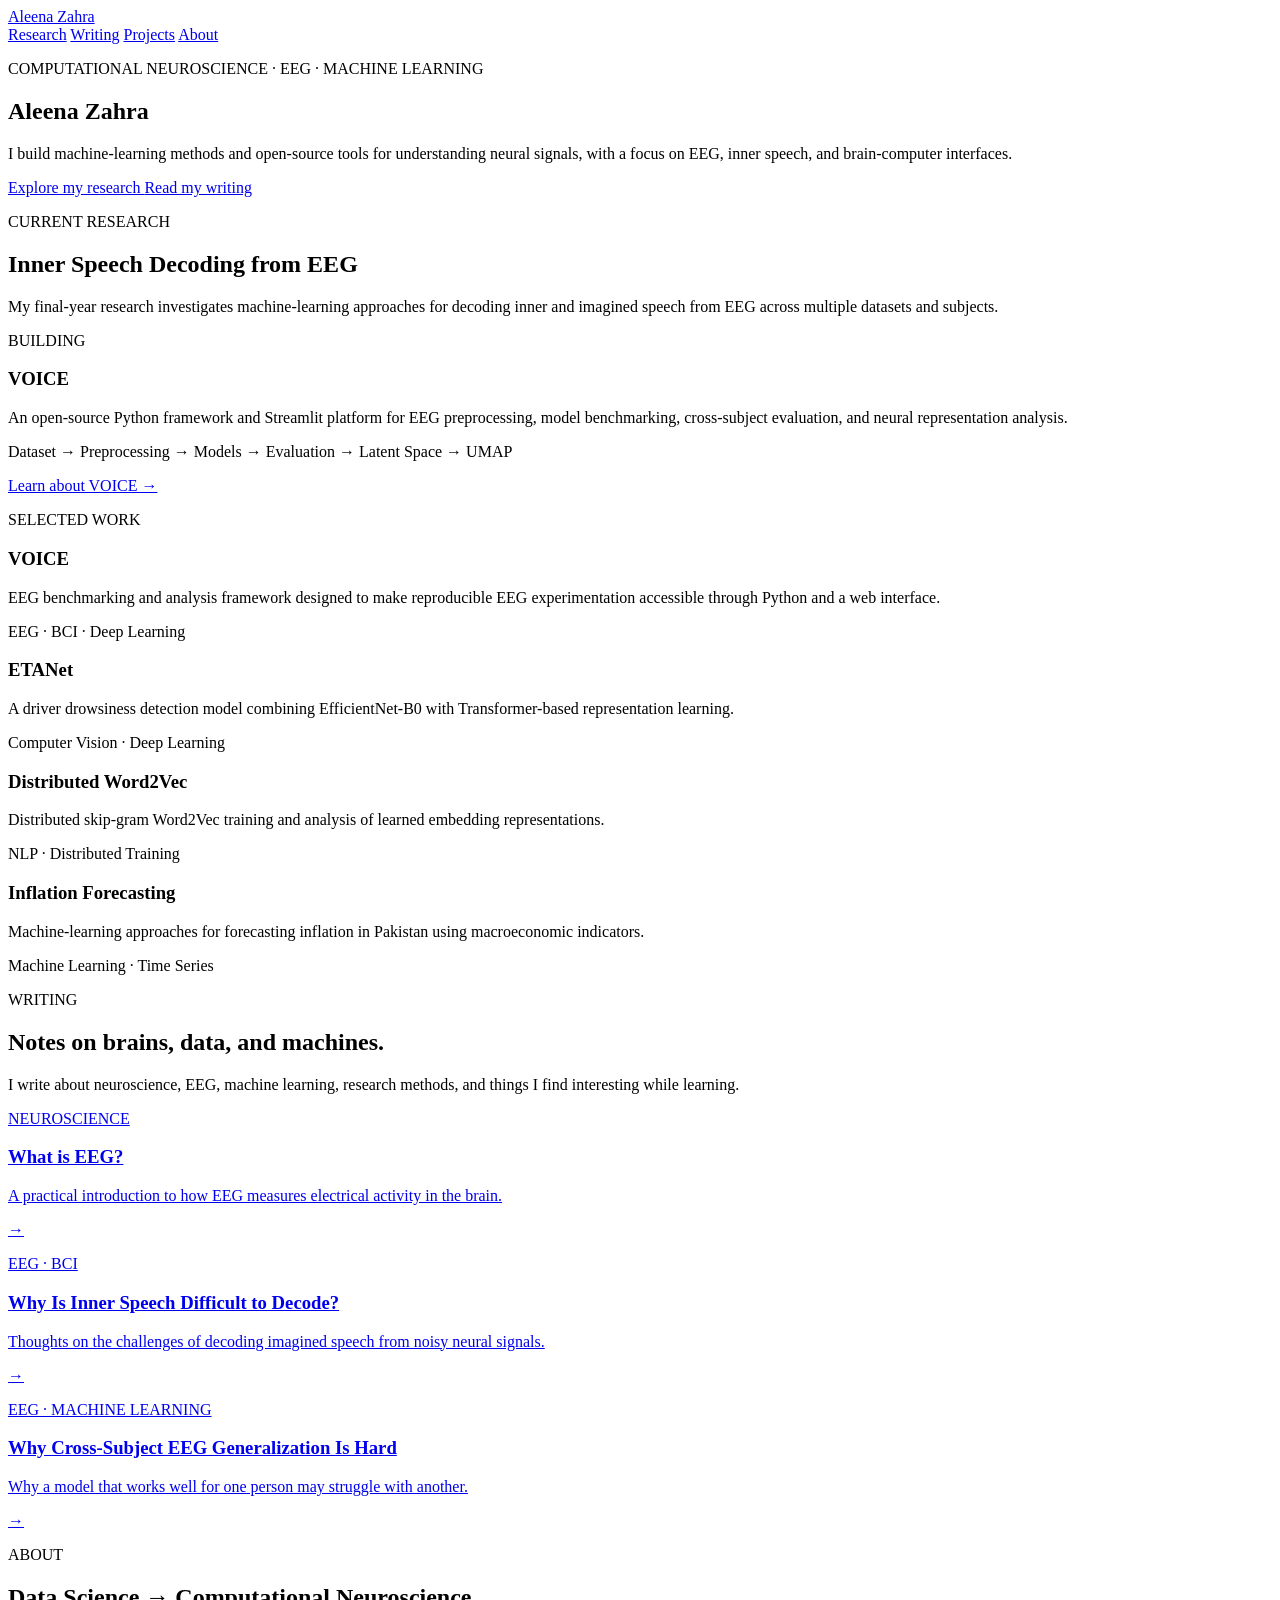
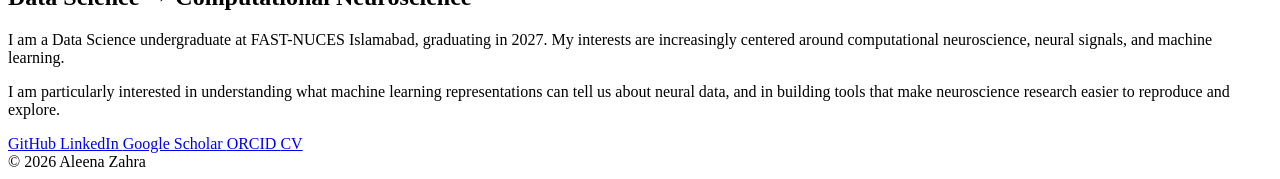
==== index.html @ 6219731c "Add initial HTML structure for personal website" ====
<!DOCTYPE html>
<html lang="en">
<head>
    <meta charset="UTF-8">
    <meta name="viewport" content="width=device-width, initial-scale=1.0">

    <title>Aleena Zahra | Computational Neuroscience & Machine Learning</title>

    <meta name="description"
        content="Aleena Zahra — Data Science student and researcher working on computational neuroscience, EEG, inner speech decoding, and machine learning.">

    <link rel="stylesheet" href="style.css">
</head>

<body>

    <nav>
        <a href="index.html" class="logo">Aleena Zahra</a>

        <div class="nav-links">
            <a href="#research">Research</a>
            <a href="#writing">Writing</a>
            <a href="#projects">Projects</a>
            <a href="#about">About</a>
        </div>
    </nav>


    <main>

        <!-- HERO -->

        <section class="hero">

            <p class="eyebrow">
                COMPUTATIONAL NEUROSCIENCE · EEG · MACHINE LEARNING
            </p>

            <h1>
                Aleena Zahra
            </h1>

            <p class="intro">
                I build machine-learning methods and open-source tools
                for understanding neural signals, with a focus on EEG,
                inner speech, and brain-computer interfaces.
            </p>

            <div class="buttons">
                <a href="#research" class="button primary">
                    Explore my research
                </a>

                <a href="#writing" class="button secondary">
                    Read my writing
                </a>
            </div>

        </section>


        <!-- RESEARCH -->

        <section id="research">

            <p class="section-label">CURRENT RESEARCH</p>

            <h2>Inner Speech Decoding from EEG</h2>

            <p class="section-text">
                My final-year research investigates machine-learning
                approaches for decoding inner and imagined speech from EEG
                across multiple datasets and subjects.
            </p>


            <div class="featured">

                <p class="small-label">BUILDING</p>

                <h3>VOICE</h3>

                <p>
                    An open-source Python framework and Streamlit platform
                    for EEG preprocessing, model benchmarking,
                    cross-subject evaluation, and neural representation
                    analysis.
                </p>

                <p class="pipeline">
                    Dataset → Preprocessing → Models → Evaluation →
                    Latent Space → UMAP
                </p>

                <a href="#">
                    Learn about VOICE →
                </a>

            </div>

        </section>


        <!-- PROJECTS -->

        <section id="projects">

            <p class="section-label">SELECTED WORK</p>

            <div class="projects">

                <article>
                    <h3>VOICE</h3>

                    <p>
                        EEG benchmarking and analysis framework designed
                        to make reproducible EEG experimentation accessible
                        through Python and a web interface.
                    </p>

                    <span>
                        EEG · BCI · Deep Learning
                    </span>
                </article>


                <article>
                    <h3>ETANet</h3>

                    <p>
                        A driver drowsiness detection model combining
                        EfficientNet-B0 with Transformer-based
                        representation learning.
                    </p>

                    <span>
                        Computer Vision · Deep Learning
                    </span>
                </article>


                <article>
                    <h3>Distributed Word2Vec</h3>

                    <p>
                        Distributed skip-gram Word2Vec training and
                        analysis of learned embedding representations.
                    </p>

                    <span>
                        NLP · Distributed Training
                    </span>
                </article>


                <article>
                    <h3>Inflation Forecasting</h3>

                    <p>
                        Machine-learning approaches for forecasting
                        inflation in Pakistan using macroeconomic
                        indicators.
                    </p>

                    <span>
                        Machine Learning · Time Series
                    </span>
                </article>

            </div>

        </section>


        <!-- WRITING -->

        <section id="writing">

            <p class="section-label">WRITING</p>

            <h2>Notes on brains, data, and machines.</h2>

            <p class="section-text">
                I write about neuroscience, EEG, machine learning,
                research methods, and things I find interesting while
                learning.
            </p>


            <div class="articles">

                <a href="writing/eeg.html" class="article">
                    <div>
                        <p class="article-category">
                            NEUROSCIENCE
                        </p>

                        <h3>What is EEG?</h3>

                        <p>
                            A practical introduction to how EEG measures
                            electrical activity in the brain.
                        </p>
                    </div>

                    <span>→</span>
                </a>


                <a href="writing/inner-speech.html" class="article">
                    <div>
                        <p class="article-category">
                            EEG · BCI
                        </p>

                        <h3>
                            Why Is Inner Speech Difficult to Decode?
                        </h3>

                        <p>
                            Thoughts on the challenges of decoding
                            imagined speech from noisy neural signals.
                        </p>
                    </div>

                    <span>→</span>
                </a>


                <a href="writing/cross-subject.html" class="article">
                    <div>
                        <p class="article-category">
                            EEG · MACHINE LEARNING
                        </p>

                        <h3>
                            Why Cross-Subject EEG Generalization Is Hard
                        </h3>

                        <p>
                            Why a model that works well for one person
                            may struggle with another.
                        </p>
                    </div>

                    <span>→</span>
                </a>

            </div>

        </section>


        <!-- ABOUT -->

        <section id="about">

            <p class="section-label">ABOUT</p>

            <h2>
                Data Science → Computational Neuroscience
            </h2>

            <p class="section-text">
                I am a Data Science undergraduate at FAST-NUCES Islamabad,
                graduating in 2027. My interests are increasingly centered
                around computational neuroscience, neural signals, and
                machine learning.
            </p>

            <p class="section-text">
                I am particularly interested in understanding what machine
                learning representations can tell us about neural data,
                and in building tools that make neuroscience research
                easier to reproduce and explore.
            </p>

        </section>


        <!-- LINKS -->

        <section class="links">

            <a href="https://github.com/aleena-zahra">
                GitHub
            </a>

            <a href="https://www.linkedin.com/in/aleena-zahra/">
                LinkedIn
            </a>

            <a href="#">
                Google Scholar
            </a>

            <a href="#">
                ORCID
            </a>

            <a href="#">
                CV
            </a>

        </section>

    </main>


    <footer>
        © 2026 Aleena Zahra
    </footer>

</body>
</html>
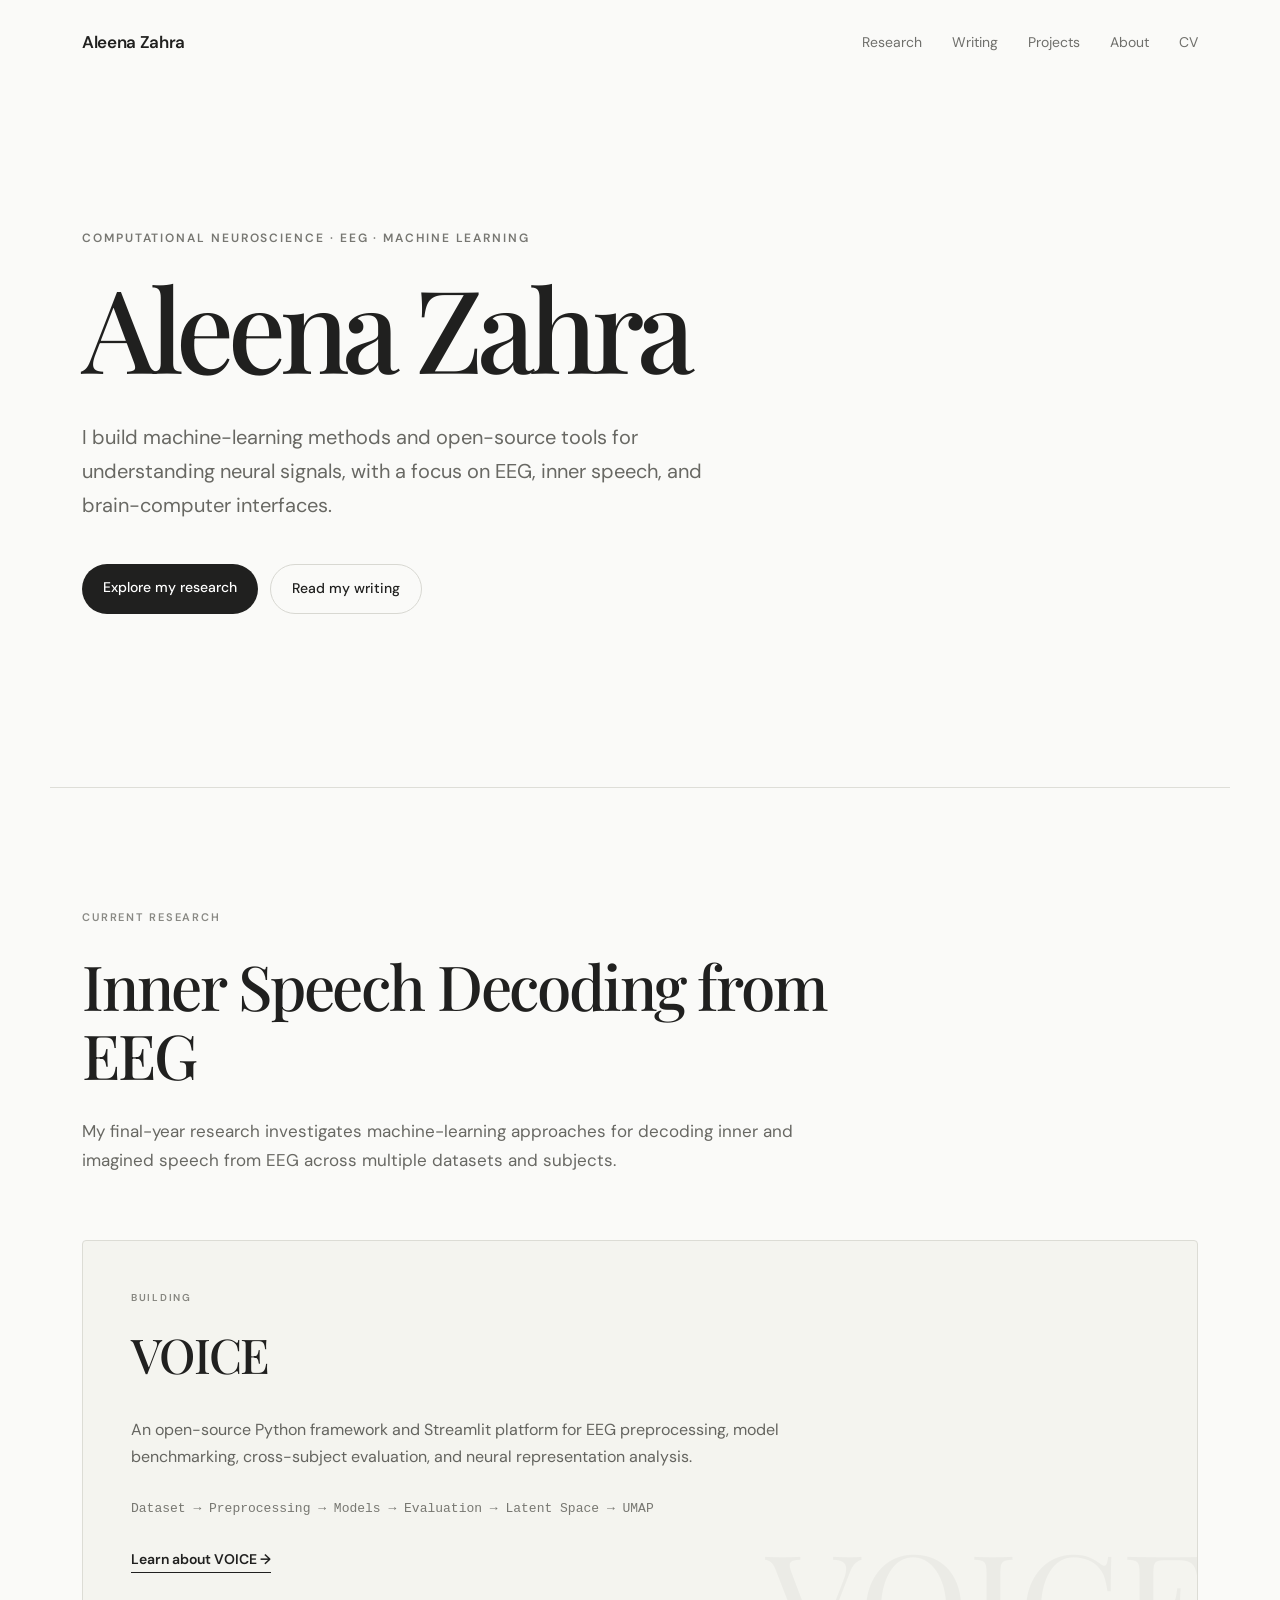
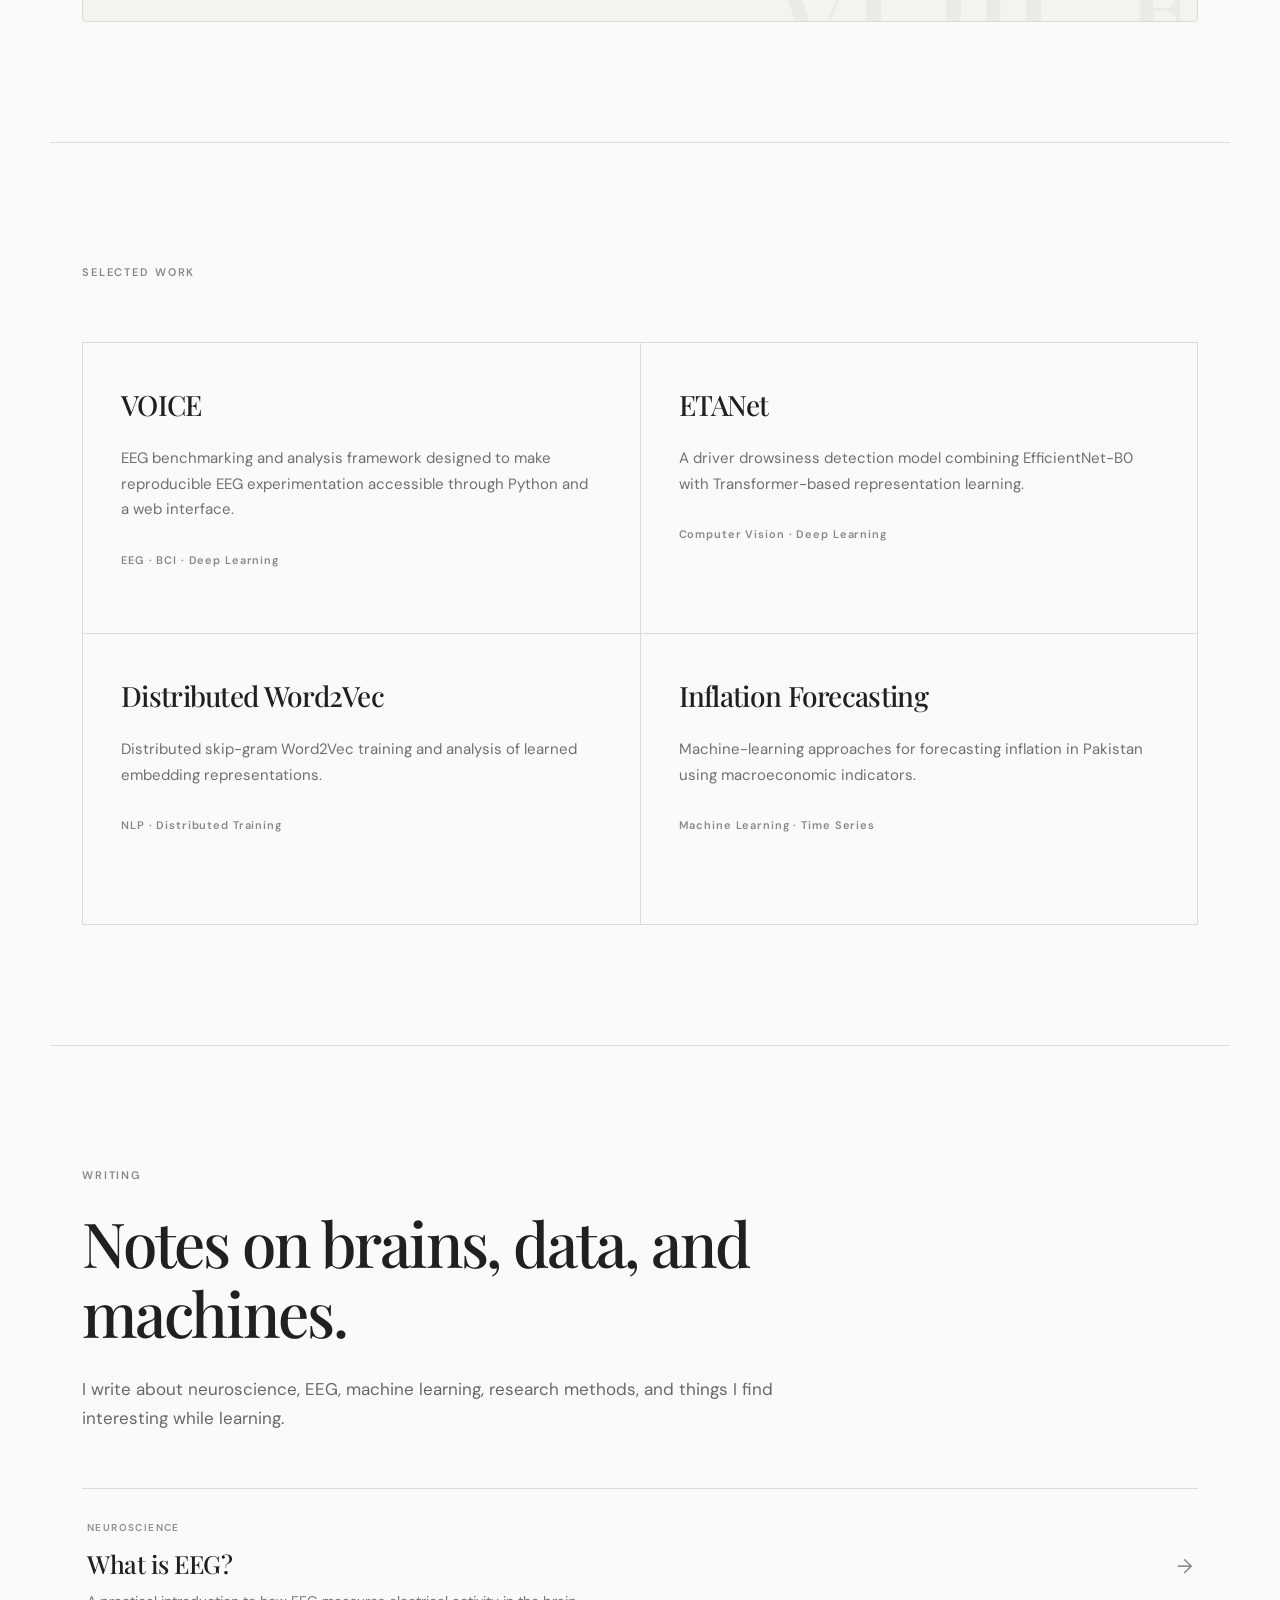
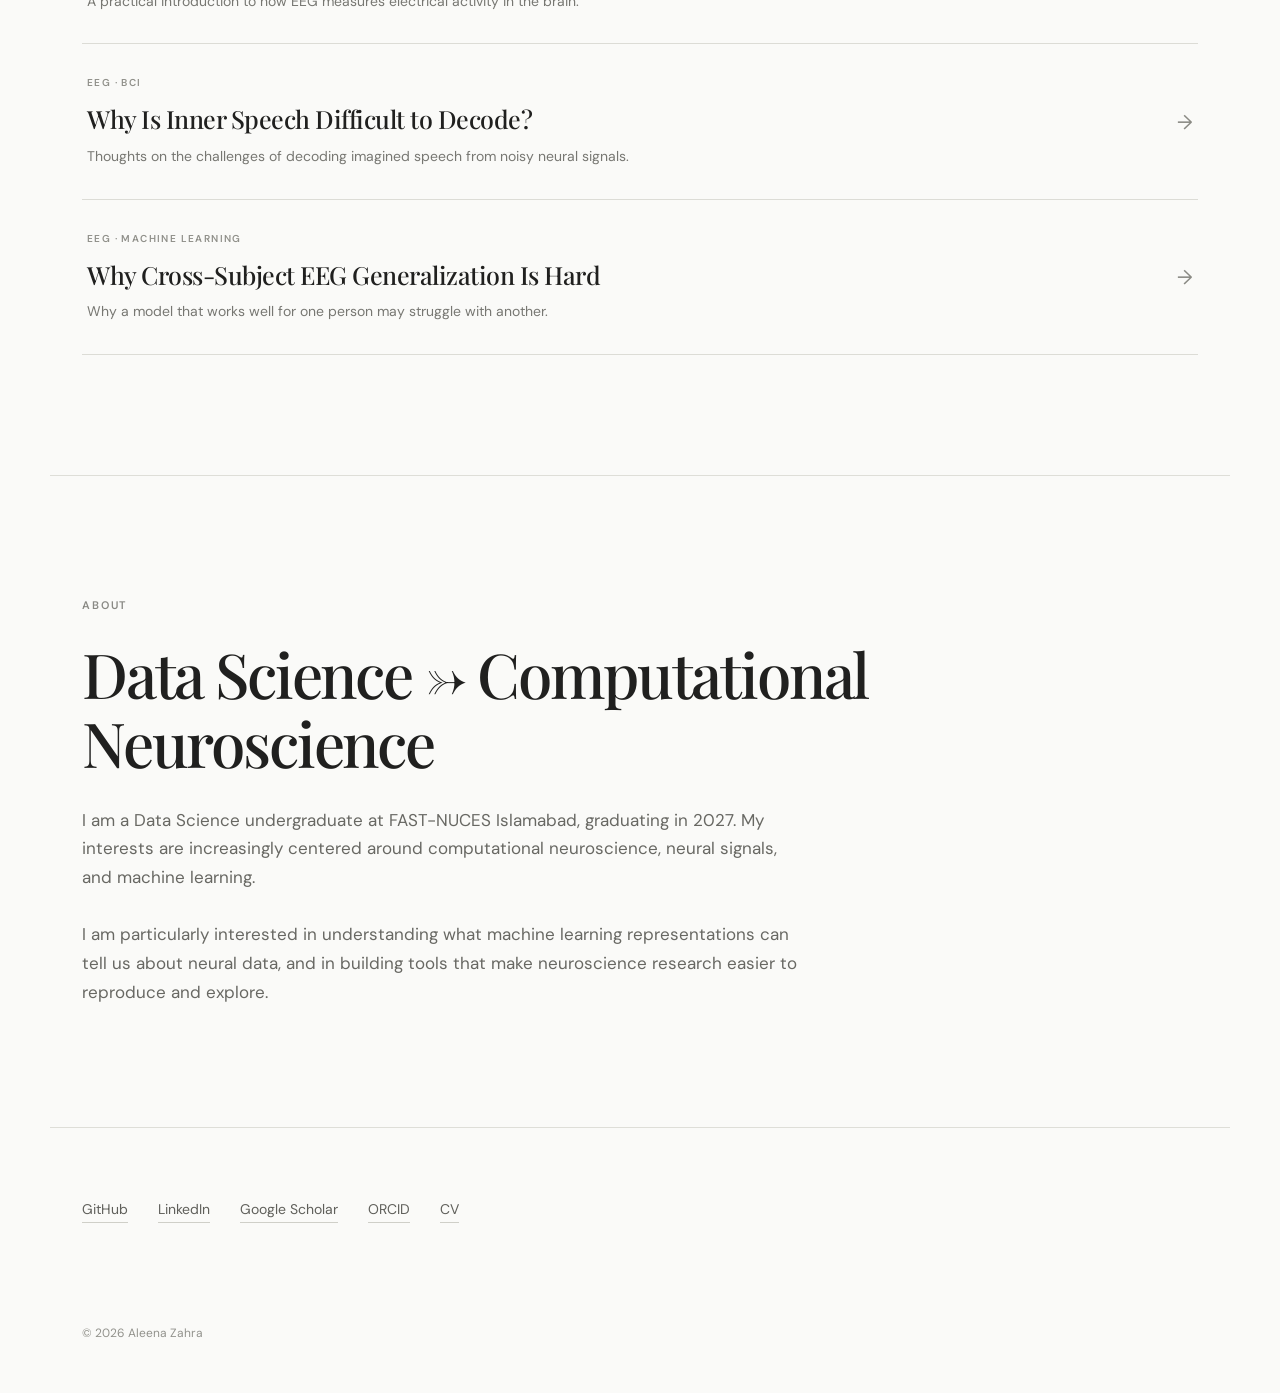
==== commit e0c79eb4: "Add CV link to navigation menu" ====
--- a/index.html
+++ b/index.html
@@ -22,6 +22,7 @@
             <a href="#writing">Writing</a>
             <a href="#projects">Projects</a>
             <a href="#about">About</a>
+            <a href="#cv">CV</a>
         </div>
     </nav>
 
--- a/style.css
+++ b/style.css
@@ -0,0 +1,540 @@
+/* =========================================
+   ALEENA ZAHRA — PERSONAL RESEARCH WEBSITE
+   ========================================= */
+
+@import url('https://fonts.googleapis.com/css2?family=DM+Sans:wght@400;500;600&family=Playfair+Display:wght@500;600&display=swap');
+
+
+/* ---------- RESET ---------- */
+
+* {
+    margin: 0;
+    padding: 0;
+    box-sizing: border-box;
+}
+
+html {
+    scroll-behavior: smooth;
+}
+
+body {
+    background: #fafaf8;
+    color: #20201f;
+    font-family: "DM Sans", sans-serif;
+    line-height: 1.7;
+    -webkit-font-smoothing: antialiased;
+}
+
+a {
+    color: inherit;
+    text-decoration: none;
+}
+
+img {
+    max-width: 100%;
+}
+
+
+/* ---------- NAVIGATION ---------- */
+
+nav {
+    width: 100%;
+    max-width: 1180px;
+    margin: 0 auto;
+    padding: 28px 32px;
+
+    display: flex;
+    justify-content: space-between;
+    align-items: center;
+}
+
+.logo {
+    font-size: 17px;
+    font-weight: 600;
+    letter-spacing: -0.02em;
+}
+
+.nav-links {
+    display: flex;
+    gap: 30px;
+
+    font-size: 14px;
+    color: #6f6f6b;
+}
+
+.nav-links a {
+    transition: color 0.2s ease;
+}
+
+.nav-links a:hover {
+    color: #20201f;
+}
+
+
+/* ---------- MAIN ---------- */
+
+main {
+    max-width: 1180px;
+    margin: 0 auto;
+}
+
+
+/* ---------- HERO ---------- */
+
+.hero {
+    min-height: 78vh;
+
+    display: flex;
+    flex-direction: column;
+    justify-content: center;
+
+    padding: 100px 32px 130px;
+}
+
+.eyebrow {
+    margin-bottom: 24px;
+
+    font-size: 12px;
+    font-weight: 600;
+    letter-spacing: 0.16em;
+
+    color: #777772;
+}
+
+.hero h1 {
+    max-width: 900px;
+
+    font-family: "Playfair Display", serif;
+    font-size: clamp(64px, 9vw, 118px);
+    font-weight: 500;
+
+    line-height: 0.95;
+    letter-spacing: -0.055em;
+}
+
+.intro {
+    max-width: 670px;
+
+    margin-top: 38px;
+
+    font-size: 20px;
+    line-height: 1.7;
+
+    color: #686863;
+}
+
+.buttons {
+    display: flex;
+    gap: 12px;
+
+    margin-top: 42px;
+}
+
+.button {
+    padding: 12px 21px;
+
+    border-radius: 100px;
+
+    font-size: 14px;
+    font-weight: 500;
+
+    transition:
+        transform 0.2s ease,
+        background 0.2s ease;
+}
+
+.button:hover {
+    transform: translateY(-2px);
+}
+
+.primary {
+    background: #20201f;
+    color: white;
+}
+
+.primary:hover {
+    background: #353532;
+}
+
+.secondary {
+    border: 1px solid #d8d8d2;
+}
+
+.secondary:hover {
+    background: #f1f1ed;
+}
+
+
+/* ---------- SECTIONS ---------- */
+
+section:not(.hero) {
+    padding: 120px 32px;
+
+    border-top: 1px solid #deded8;
+}
+
+.section-label {
+    margin-bottom: 24px;
+
+    font-size: 11px;
+    font-weight: 600;
+    letter-spacing: 0.17em;
+
+    color: #898984;
+}
+
+h2 {
+    max-width: 800px;
+
+    font-family: "Playfair Display", serif;
+    font-size: clamp(38px, 5vw, 62px);
+    font-weight: 500;
+
+    line-height: 1.12;
+    letter-spacing: -0.035em;
+}
+
+.section-text {
+    max-width: 720px;
+
+    margin-top: 28px;
+
+    font-size: 17px;
+    color: #686863;
+}
+
+
+/* ---------- FEATURED RESEARCH ---------- */
+
+.featured {
+    position: relative;
+
+    margin-top: 65px;
+    padding: 48px;
+
+    border: 1px solid #dcdcd5;
+    border-radius: 4px;
+
+    background: #f4f4ef;
+
+    overflow: hidden;
+}
+
+.featured::after {
+    content: "VOICE";
+
+    position: absolute;
+    right: -15px;
+    bottom: -55px;
+
+    font-family: "Playfair Display", serif;
+    font-size: 150px;
+    line-height: 1;
+
+    color: rgba(0, 0, 0, 0.035);
+
+    pointer-events: none;
+}
+
+.small-label {
+    font-size: 10px;
+    font-weight: 600;
+    letter-spacing: 0.17em;
+    color: #85857f;
+}
+
+.featured h3 {
+    position: relative;
+    z-index: 1;
+
+    margin-top: 8px;
+
+    font-family: "Playfair Display", serif;
+    font-size: 48px;
+    font-weight: 500;
+    letter-spacing: -0.035em;
+}
+
+.featured p:not(.small-label):not(.pipeline) {
+    position: relative;
+    z-index: 1;
+
+    max-width: 670px;
+
+    margin-top: 20px;
+
+    color: #64645f;
+    font-size: 16px;
+}
+
+.pipeline {
+    position: relative;
+    z-index: 1;
+
+    margin-top: 28px;
+
+    font-family: monospace;
+    font-size: 13px;
+
+    color: #777771;
+}
+
+.featured a {
+    position: relative;
+    z-index: 1;
+
+    display: inline-block;
+
+    margin-top: 28px;
+
+    font-size: 14px;
+    font-weight: 600;
+
+    border-bottom: 1px solid #20201f;
+}
+
+
+/* ---------- PROJECTS ---------- */
+
+.projects {
+    display: grid;
+    grid-template-columns: repeat(2, 1fr);
+
+    gap: 1px;
+
+    margin-top: 60px;
+
+    background: #dcdcd6;
+    border: 1px solid #dcdcd6;
+}
+
+.projects article {
+    min-height: 290px;
+
+    padding: 38px;
+
+    background: #fafaf8;
+
+    transition:
+        background 0.25s ease,
+        transform 0.25s ease;
+}
+
+.projects article:hover {
+    background: #f2f2ed;
+}
+
+.projects h3 {
+    font-family: "Playfair Display", serif;
+    font-size: 28px;
+    font-weight: 500;
+    letter-spacing: -0.025em;
+}
+
+.projects article p {
+    margin-top: 18px;
+
+    max-width: 470px;
+
+    color: #70706b;
+    font-size: 15px;
+}
+
+.projects article span {
+    display: inline-block;
+
+    margin-top: 28px;
+
+    font-size: 11px;
+    font-weight: 600;
+    letter-spacing: 0.08em;
+
+    color: #898984;
+}
+
+
+/* ---------- WRITING ---------- */
+
+.articles {
+    margin-top: 55px;
+
+    border-top: 1px solid #dcdcd6;
+}
+
+.article {
+    display: flex;
+    justify-content: space-between;
+    align-items: center;
+
+    padding: 30px 5px;
+
+    border-bottom: 1px solid #dcdcd6;
+
+    transition: padding 0.25s ease;
+}
+
+.article:hover {
+    padding-left: 15px;
+    padding-right: 15px;
+}
+
+.article-category {
+    margin-bottom: 7px;
+
+    font-size: 10px;
+    font-weight: 600;
+    letter-spacing: 0.14em;
+
+    color: #90908a;
+}
+
+.article h3 {
+    font-family: "Playfair Display", serif;
+    font-size: 25px;
+    font-weight: 500;
+    letter-spacing: -0.02em;
+}
+
+.article p:not(.article-category) {
+    margin-top: 4px;
+
+    font-size: 14px;
+    color: #777772;
+}
+
+.article > span {
+    font-size: 20px;
+    color: #8a8a84;
+}
+
+
+/* ---------- LINKS ---------- */
+
+.links {
+    display: flex;
+    flex-wrap: wrap;
+    gap: 30px;
+
+    padding: 70px 32px !important;
+
+    border-top: 1px solid #deded8;
+}
+
+.links a {
+    font-size: 14px;
+    color: #5f5f5a;
+
+    border-bottom: 1px solid #cfcfc8;
+
+    transition: color 0.2s ease;
+}
+
+.links a:hover {
+    color: #20201f;
+}
+
+
+/* ---------- FOOTER ---------- */
+
+footer {
+    max-width: 1180px;
+    margin: 0 auto;
+
+    padding: 30px 32px 50px;
+
+    font-size: 12px;
+    color: #92928c;
+}
+
+
+/* ---------- SELECTION ---------- */
+
+::selection {
+    background: #20201f;
+    color: white;
+}
+
+
+/* ---------- MOBILE ---------- */
+
+@media (max-width: 700px) {
+
+    nav {
+        padding: 22px 20px;
+    }
+
+    .nav-links {
+        gap: 15px;
+        font-size: 12px;
+    }
+
+    .nav-links a:nth-child(3) {
+        display: none;
+    }
+
+    .hero {
+        min-height: 80vh;
+
+        padding: 70px 20px 100px;
+    }
+
+    .hero h1 {
+        font-size: 64px;
+    }
+
+    .intro {
+        font-size: 17px;
+    }
+
+    section:not(.hero) {
+        padding: 80px 20px;
+    }
+
+    h2 {
+        font-size: 40px;
+    }
+
+    .featured {
+        padding: 30px;
+    }
+
+    .featured h3 {
+        font-size: 40px;
+    }
+
+    .featured::after {
+        font-size: 90px;
+        bottom: -25px;
+    }
+
+    .projects {
+        grid-template-columns: 1fr;
+    }
+
+    .projects article {
+        min-height: auto;
+        padding: 30px;
+    }
+
+    .article {
+        gap: 20px;
+    }
+
+    .article h3 {
+        font-size: 21px;
+    }
+
+    .article p:not(.article-category) {
+        font-size: 13px;
+    }
+
+    .links {
+        padding: 60px 20px !important;
+        gap: 20px;
+    }
+
+    footer {
+        padding: 25px 20px 40px;
+    }
+}
+
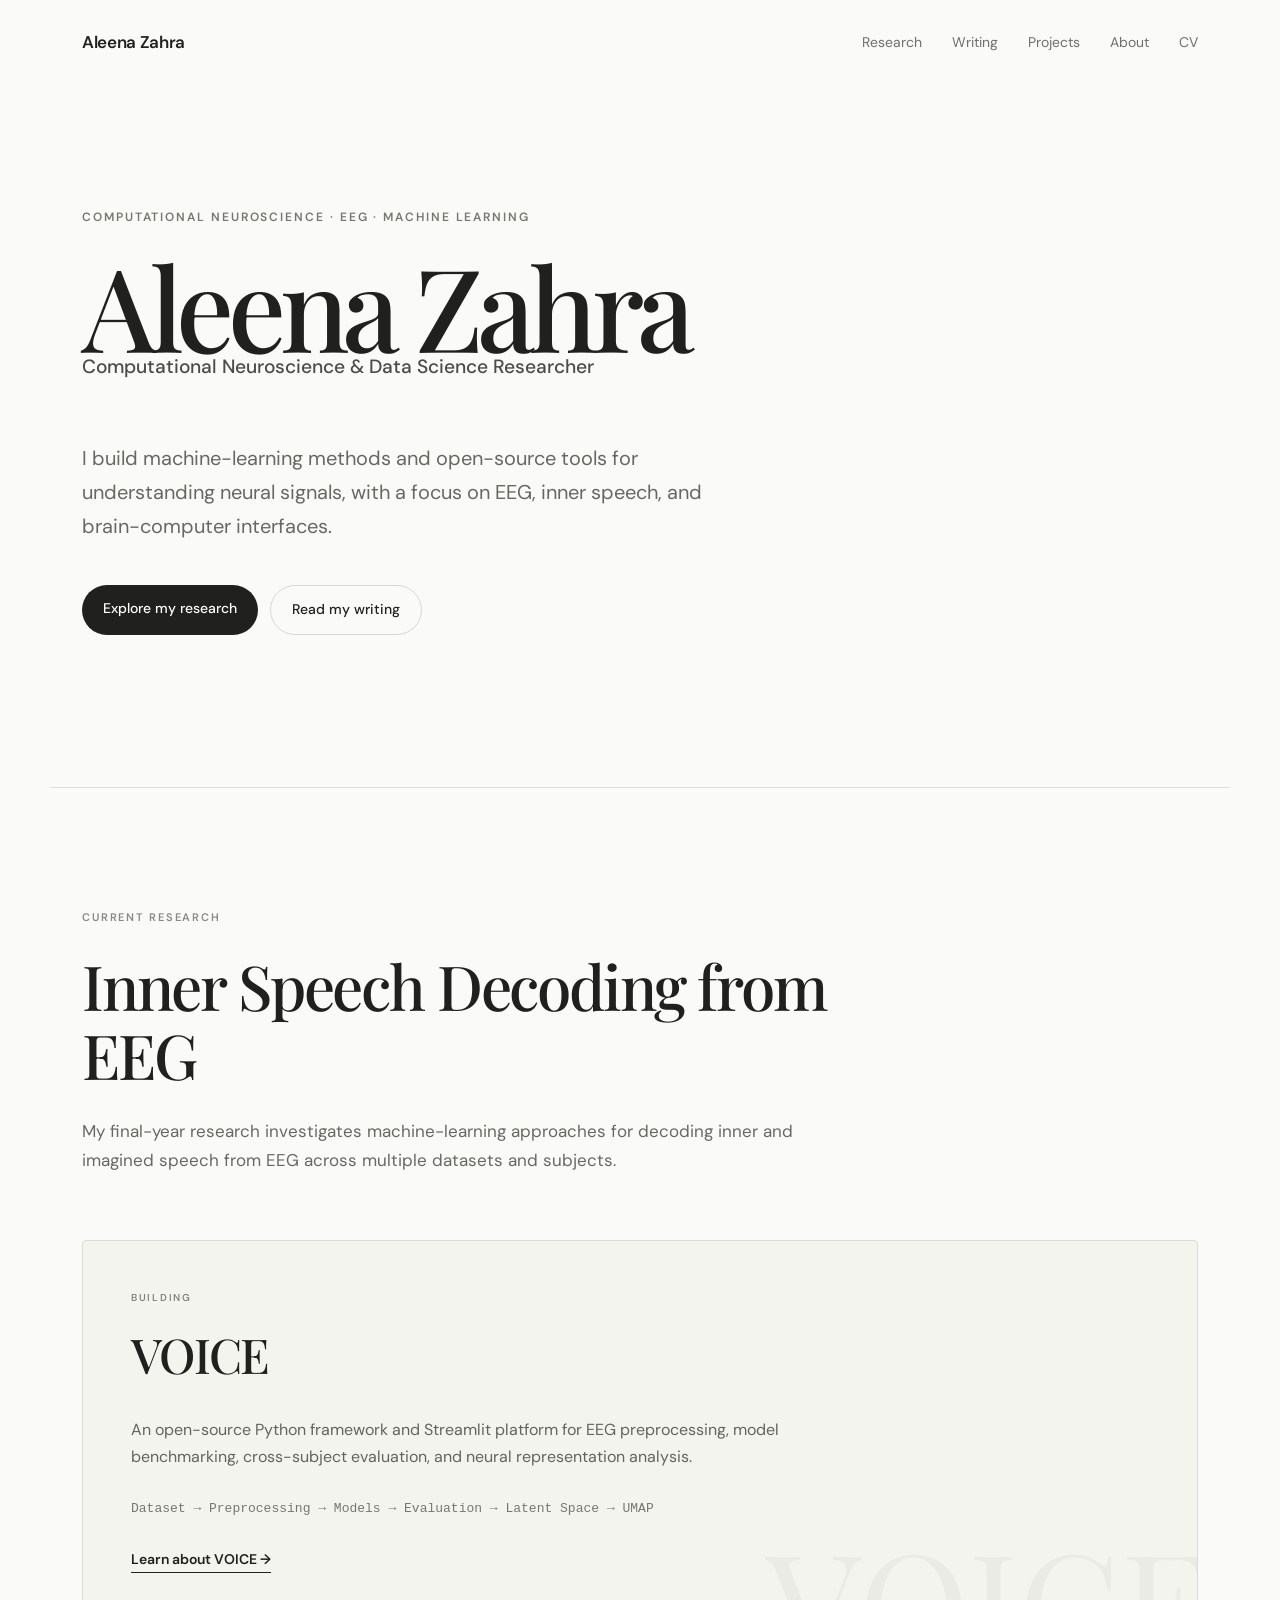
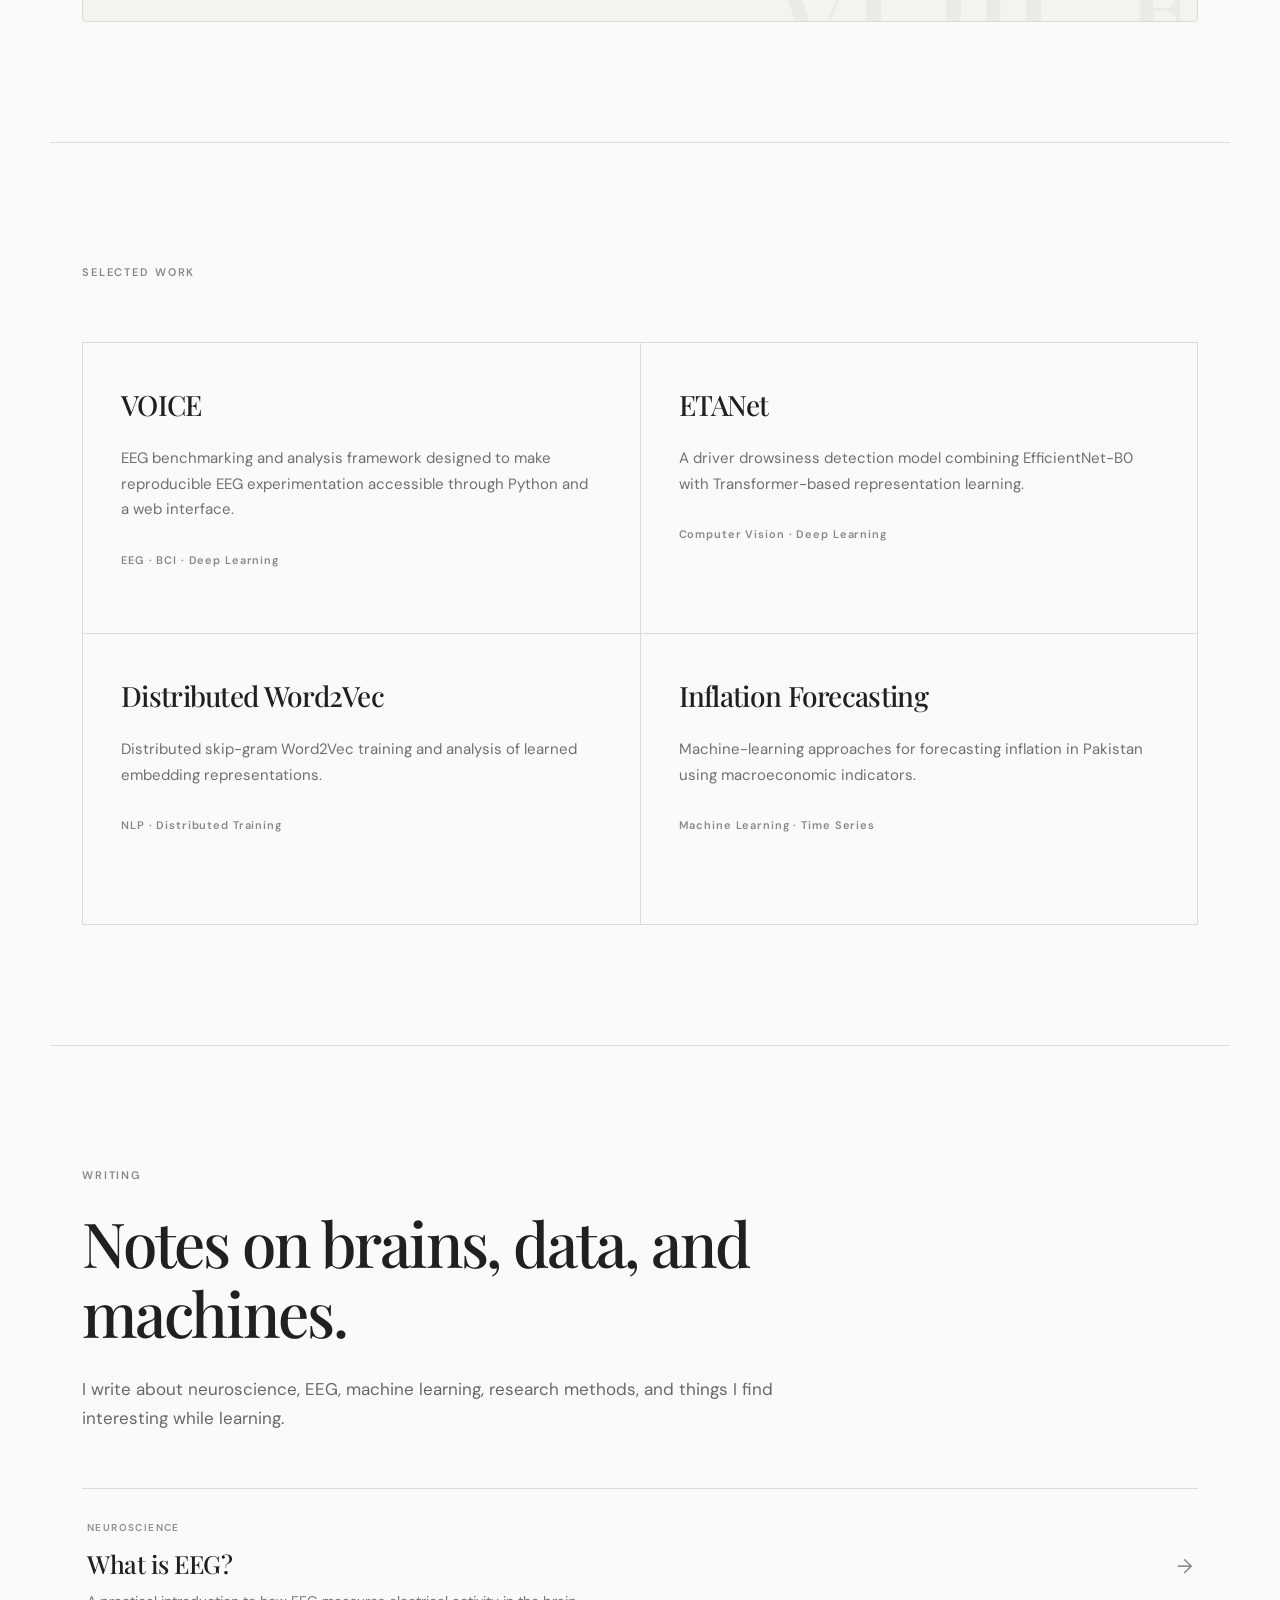
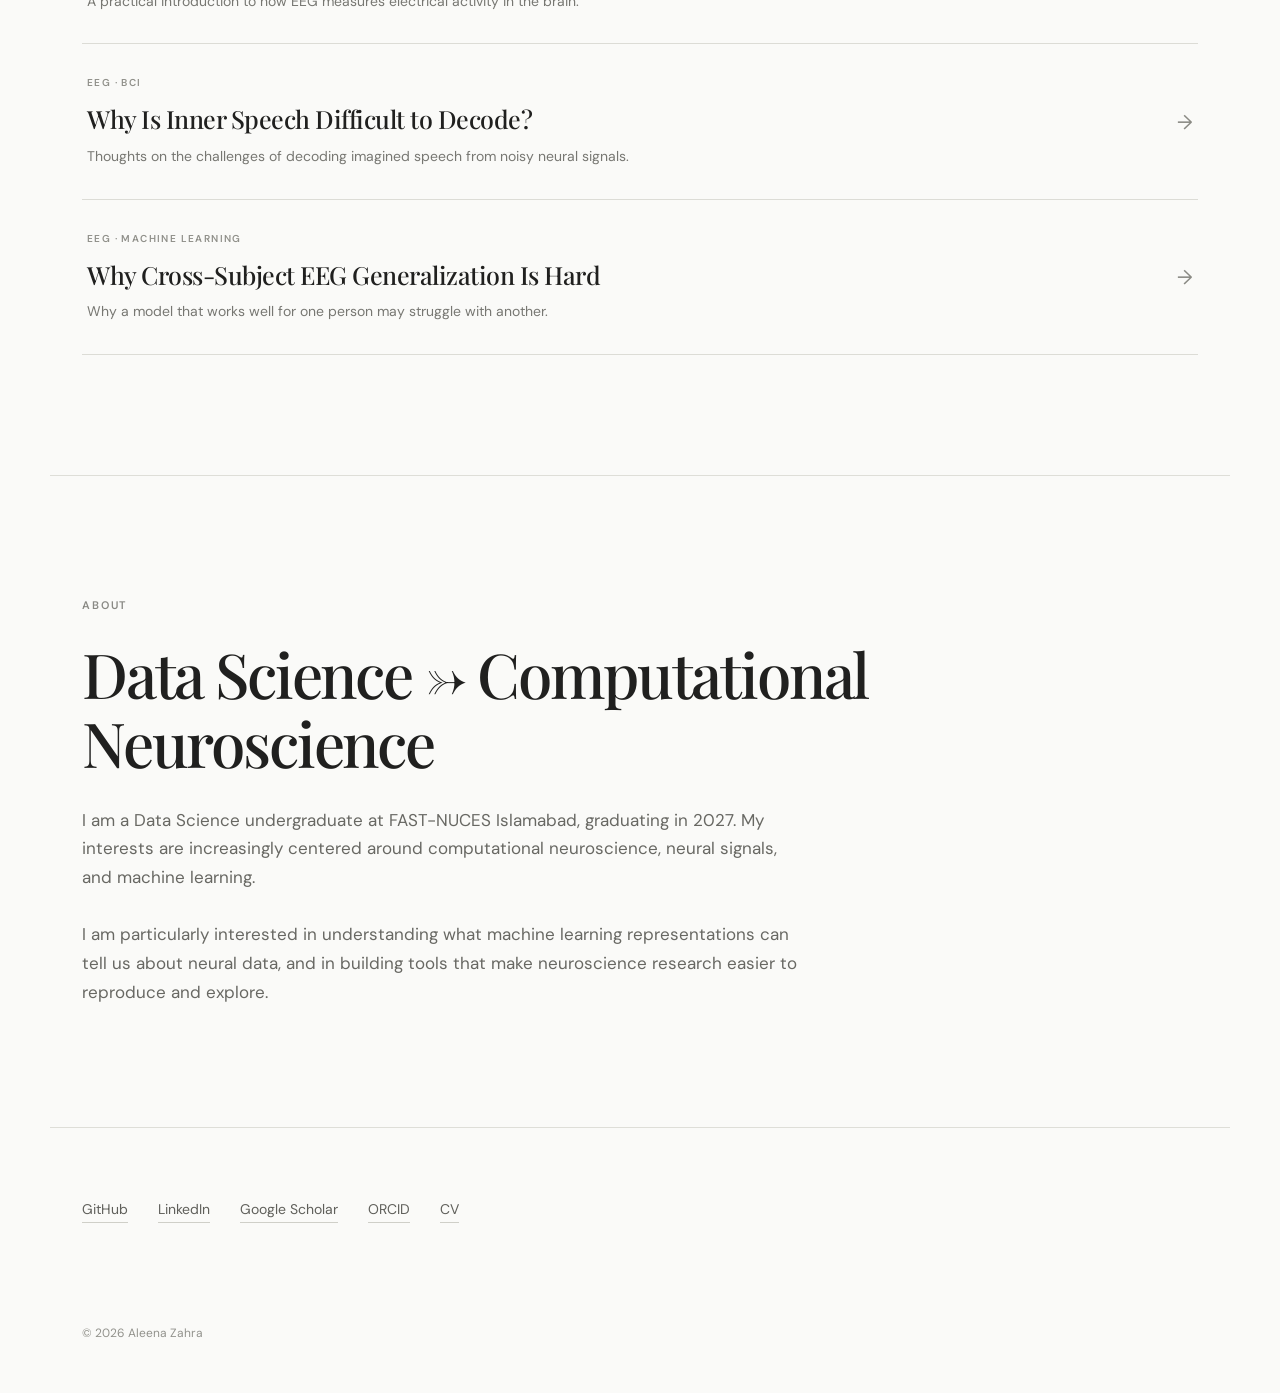
==== commit b9cf0e95: "Update personal details and meta tags in index.html Updated personal information and links in the JS" ====
--- a/index.html
+++ b/index.html
@@ -3,12 +3,36 @@
 <head>
     <meta charset="UTF-8">
     <meta name="viewport" content="width=device-width, initial-scale=1.0">
+    
+    <script type="application/ld+json">
+{
+  "@context": "https://schema.org",
+  "@type": "Person",
+  "name": "Aleena Zahra",
+  "url": "https://aleena-zahra.github.io/", 
+  "sameAs": [
+    "https://www.linkedin.com/in/aleena-zahra/",
+    "https://github.com/aleena-zahra",
+    "https://orcid.org/0009-0002-0842-8274",
+    "https://scholar.google.com/citations?user=fR4eEkQAAAAJ&hl=en"
+  ],
+  "jobTitle": "Computational Neuroscience & Data Science Researcher",
+  "affiliation": {
+    "@type": "Organization",
+    "name": "FAST-NUCES"
+  },
+      "alumniOf": {
+        "@type": "EducationalOrganization",
+        "name": "National University of Computer and Emerging Sciences"
+      }
+}
+</script>
 
     <title>Aleena Zahra | Computational Neuroscience & Machine Learning</title>
 
-    <meta name="description"
-        content="Aleena Zahra — Data Science student and researcher working on computational neuroscience, EEG, inner speech decoding, and machine learning.">
-
+    <meta name="description" 
+        content="Aleena Zahra: Data Science student and researcher at FAST-NUCES working on computational neuroscience, EEG, inner speech decoding, and machine learning.">
+    
     <link rel="stylesheet" href="style.css">
 </head>
 
@@ -40,7 +64,9 @@
             <h1>
                 Aleena Zahra
             </h1>
-
+            <p class="sub-headline" style="font-size: 1.2rem; font-weight: 500; opacity: 0.8; margin-top: -10px; margin-bottom: 20px;">
+                Computational Neuroscience & Data Science Researcher
+            </p>
             <p class="intro">
                 I build machine-learning methods and open-source tools
                 for understanding neural signals, with a focus on EEG,
@@ -291,11 +317,11 @@
                 LinkedIn
             </a>
 
-            <a href="#">
+            <a href="https://scholar.google.com/citations?user=fR4eEkQAAAAJ&hl=en">
                 Google Scholar
             </a>
 
-            <a href="#">
+            <a href="https://orcid.org/0009-0002-0842-8274">
                 ORCID
             </a>
 
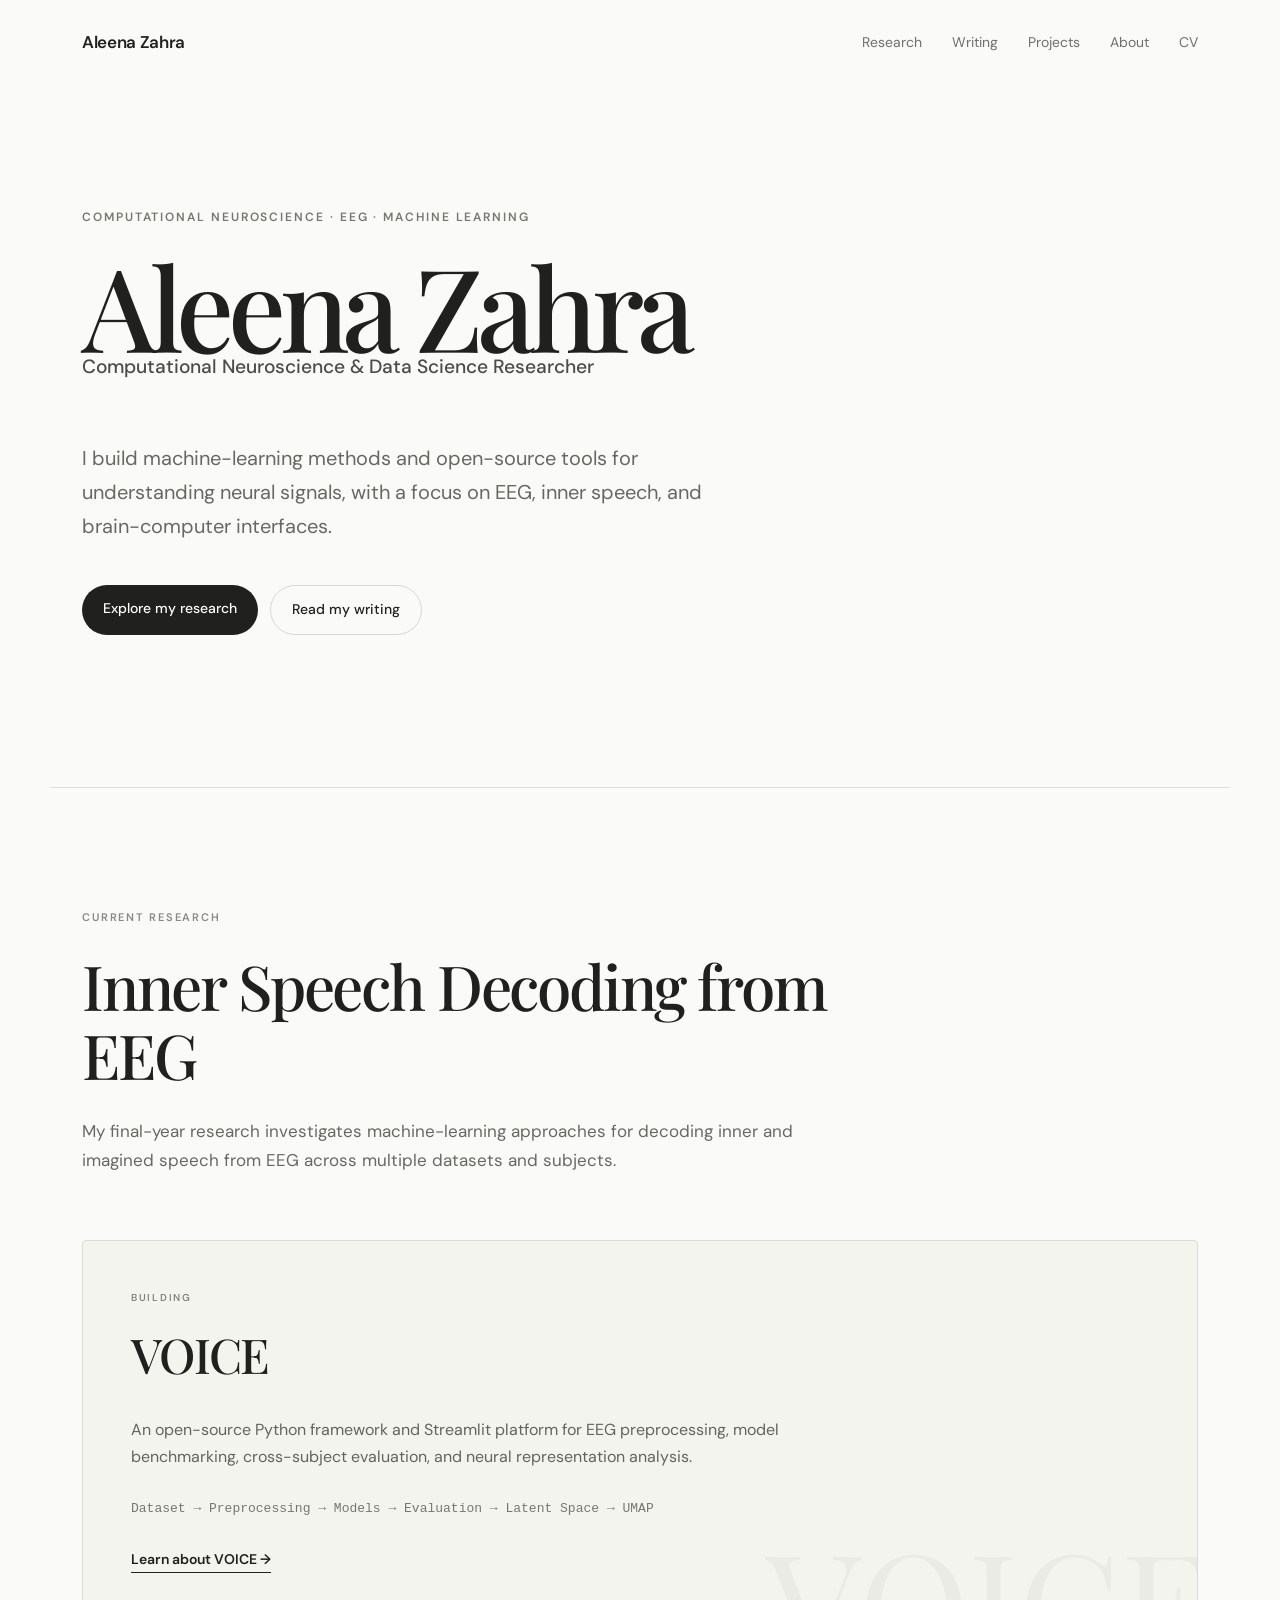
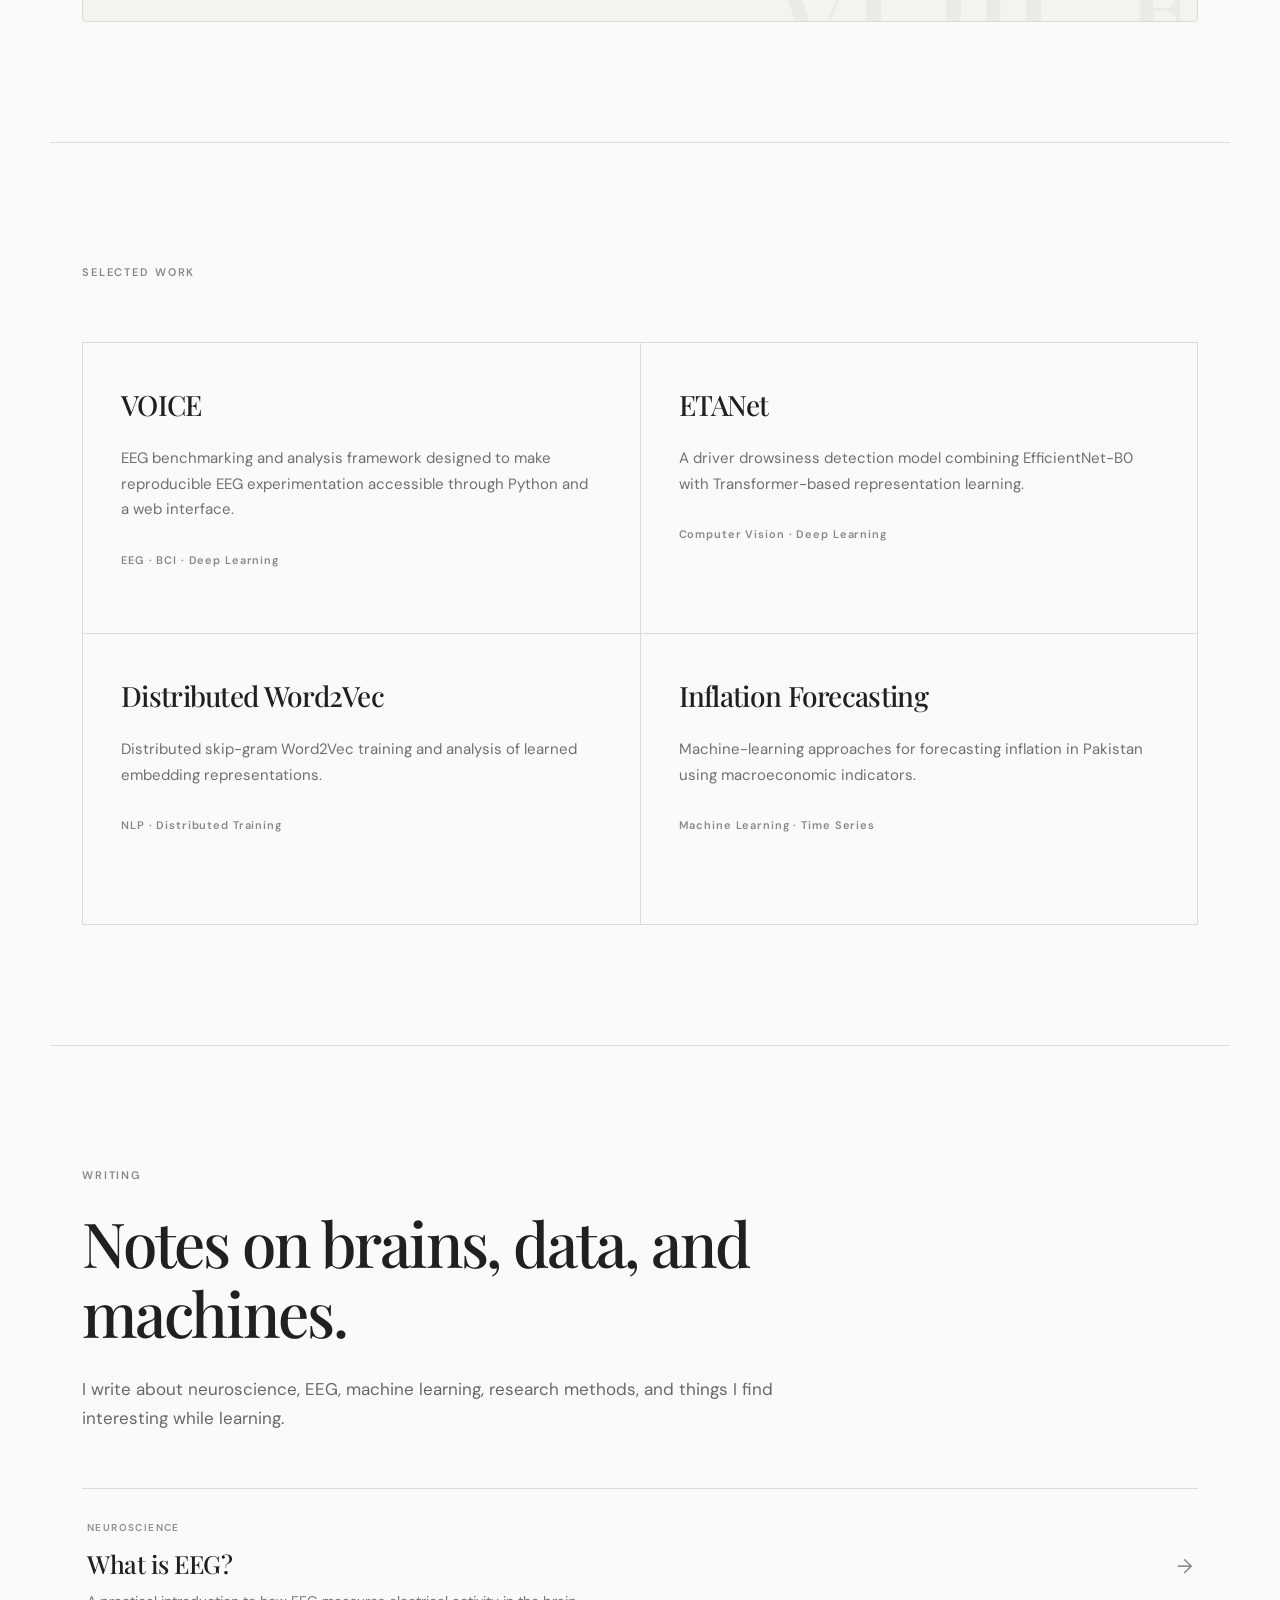
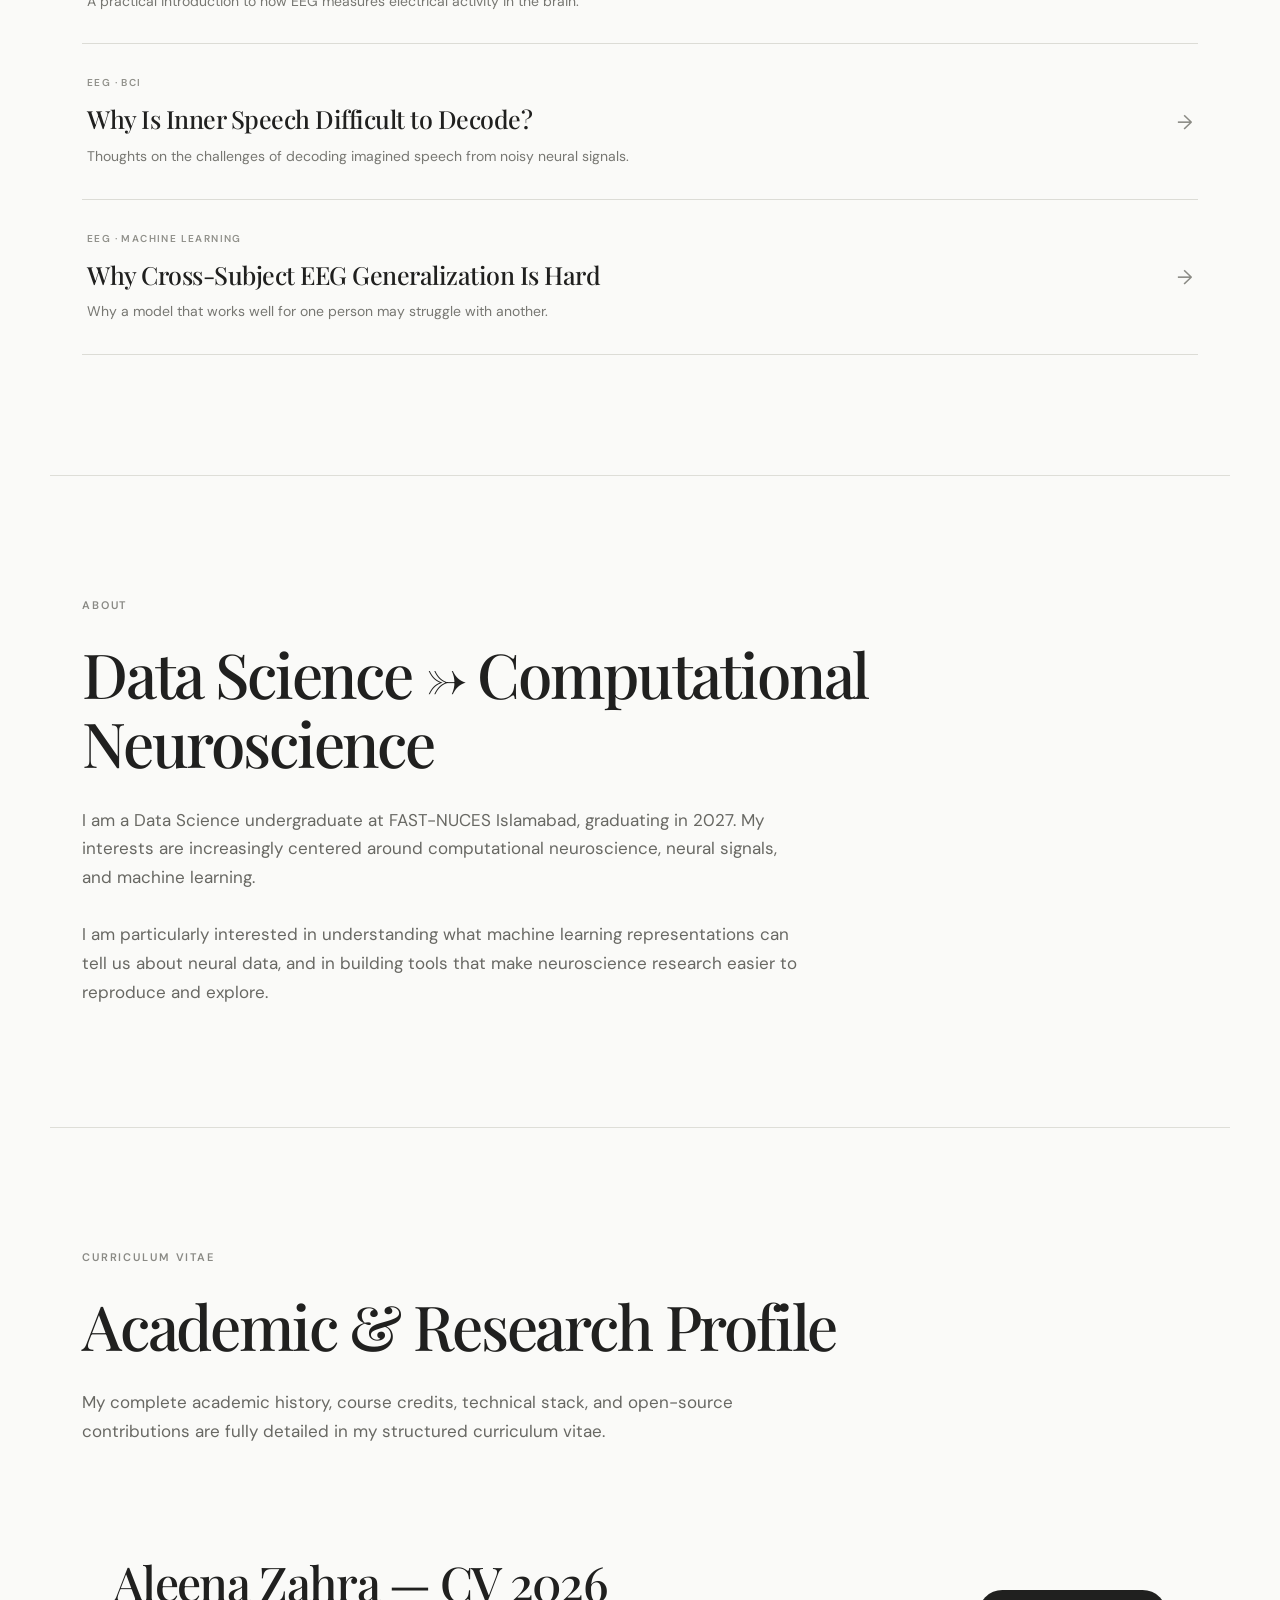
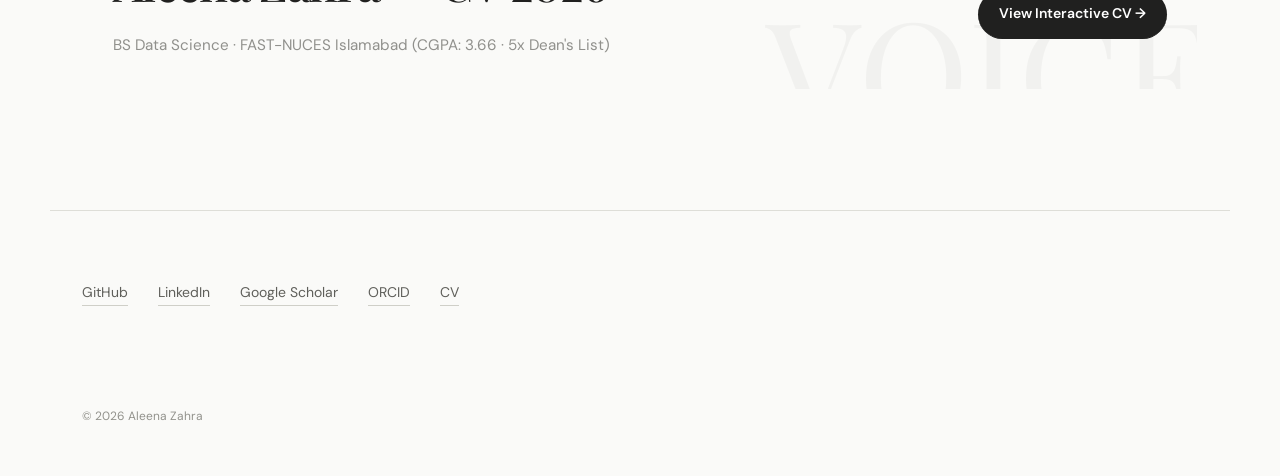
==== commit 7983bece: "Add CV section with details and interactive link" ====
--- a/index.html
+++ b/index.html
@@ -304,6 +304,27 @@
 
         </section>
 
+        <!-- CV SECTION -->
+        <section id="cv">
+            <p class="section-label">CURRICULUM VITAE</p>
+            <h2>Academic & Research Profile</h2>
+            <p class="section-text">
+                My complete academic history, course credits, technical stack, and open-source contributions are fully detailed in my structured curriculum vitae.
+            </p>
+            
+            <div class="featured cv-box" style="display: flex; align-items: center; justify-content: space-between; gap: 20px; padding: 30px; border: 1px solid rgba(255,255,255,0.1); border-radius: 4px; background: rgba(255,255,255,0.02);">
+                <div>
+                    <h3 style="margin: 0 0 10px 0;">Aleena Zahra — CV 2026</h3>
+                    <p style="margin: 0; opacity: 0.7; font-size: 0.95rem;">
+                        BS Data Science · FAST-NUCES Islamabad (CGPA: 3.66 · 5x Dean's List)
+                    </p>
+                </div>
+                <div class="cv-buttons" style="display: flex; gap: 15px;">
+                    <a href="cv.html" class="button primary" style="white-space: nowrap;">View Interactive CV →</a>
+                </div>
+            </div>
+        </section>
+
 
         <!-- LINKS -->
 
@@ -325,7 +346,7 @@
                 ORCID
             </a>
 
-            <a href="#">
+            <a href="https://github.com/aleena-zahra.github.io/cv.html">
                 CV
             </a>
 
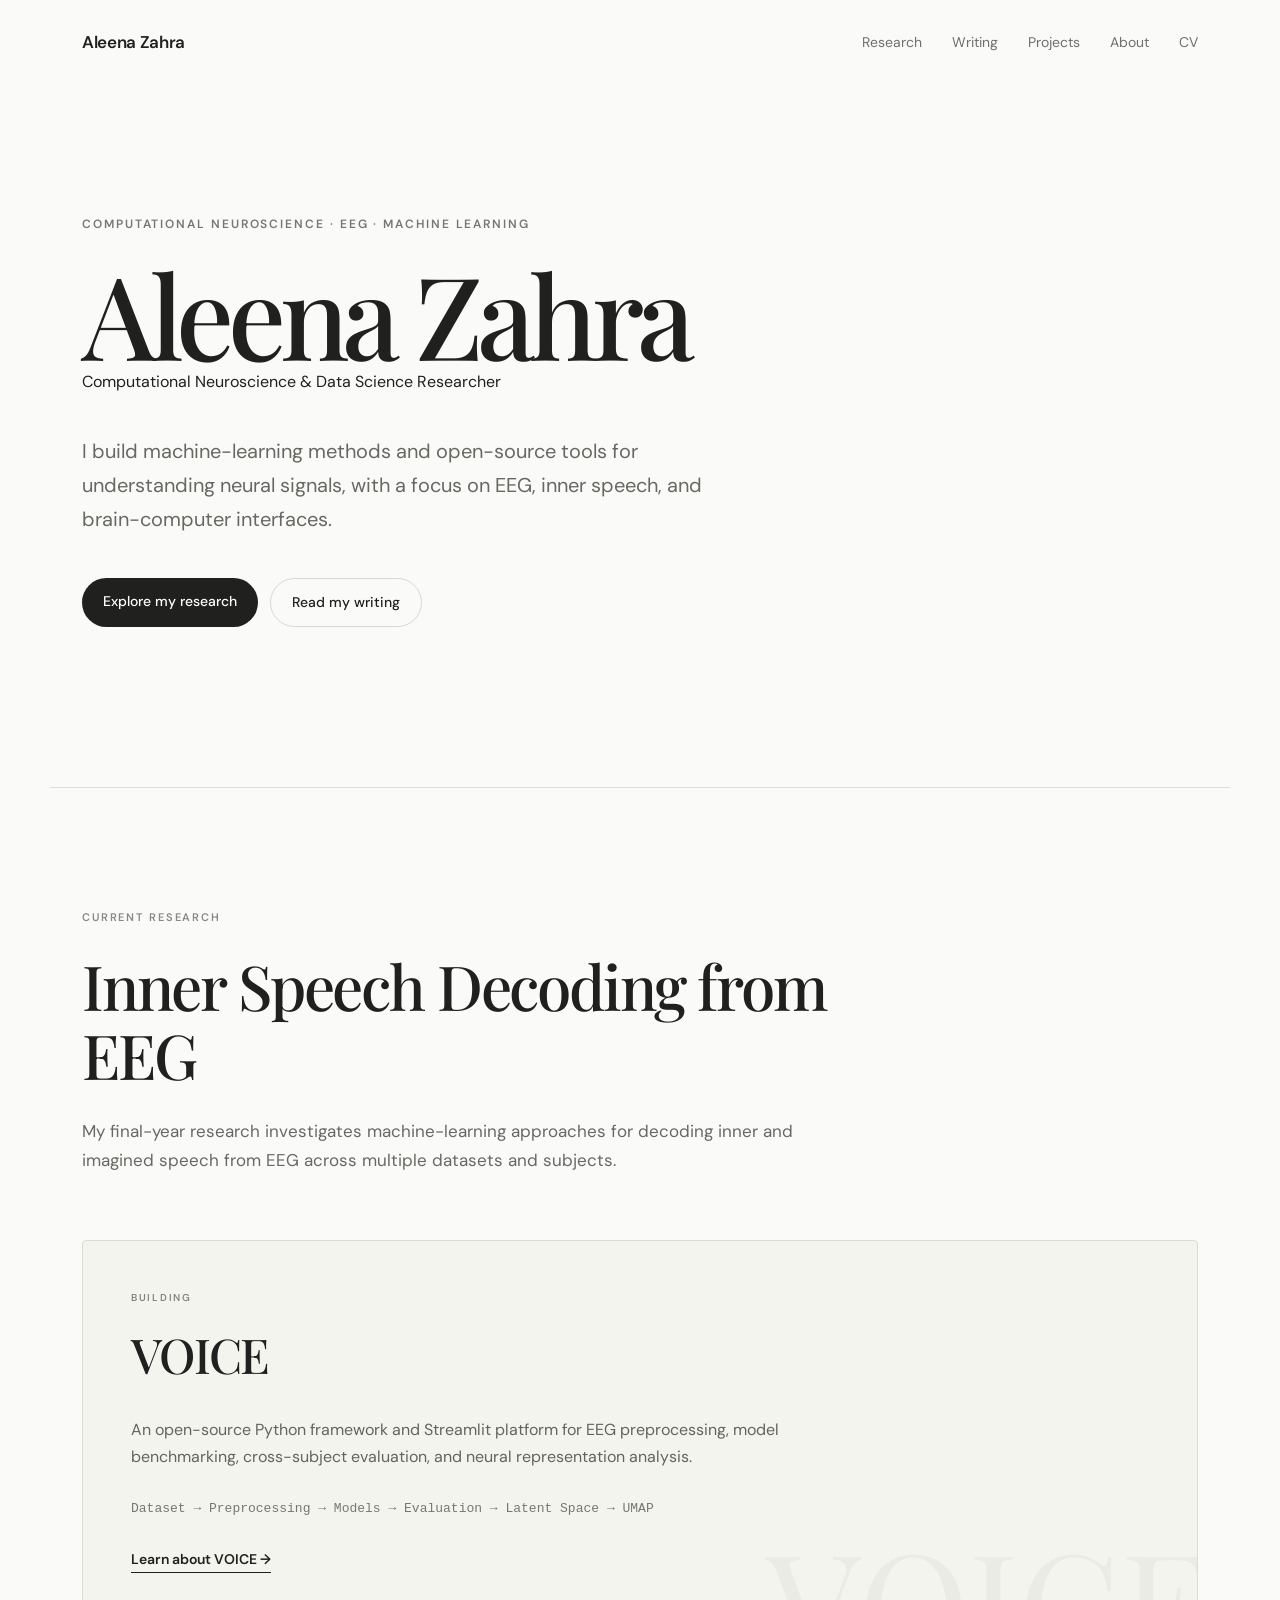
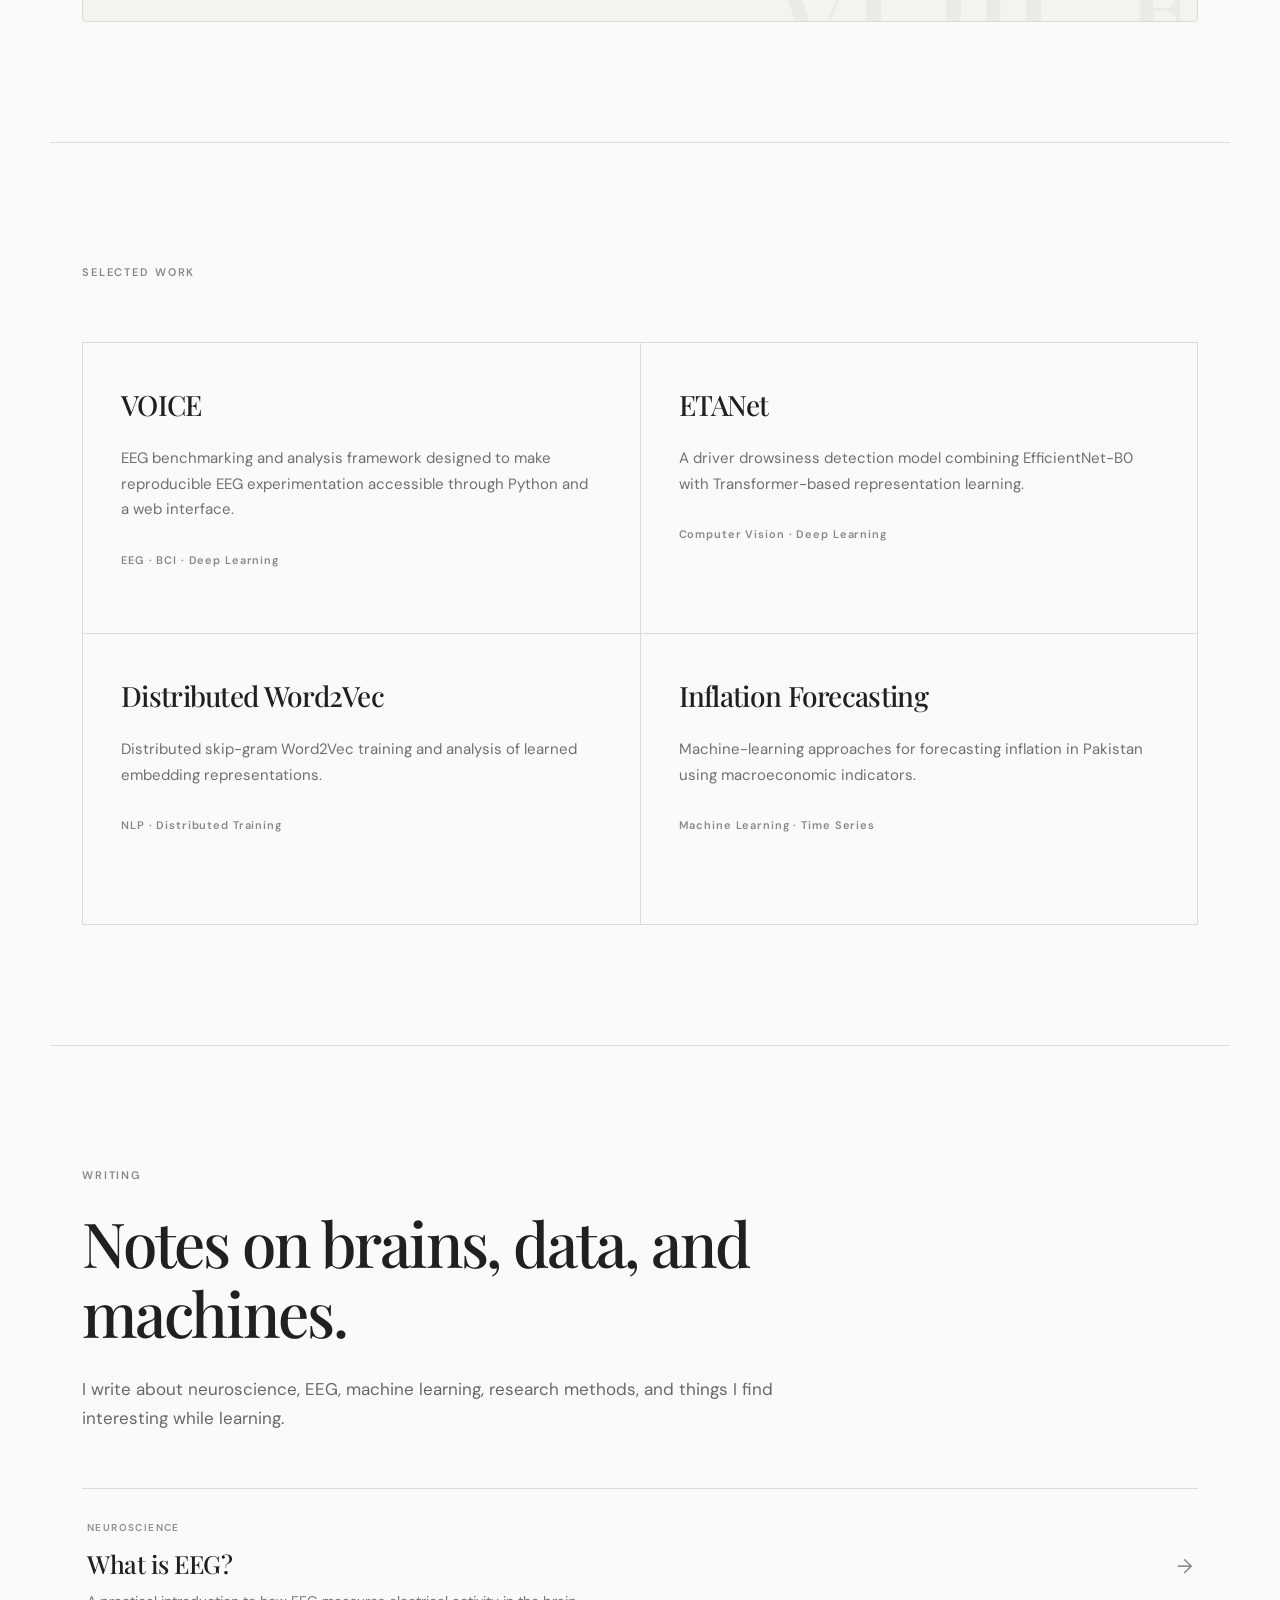
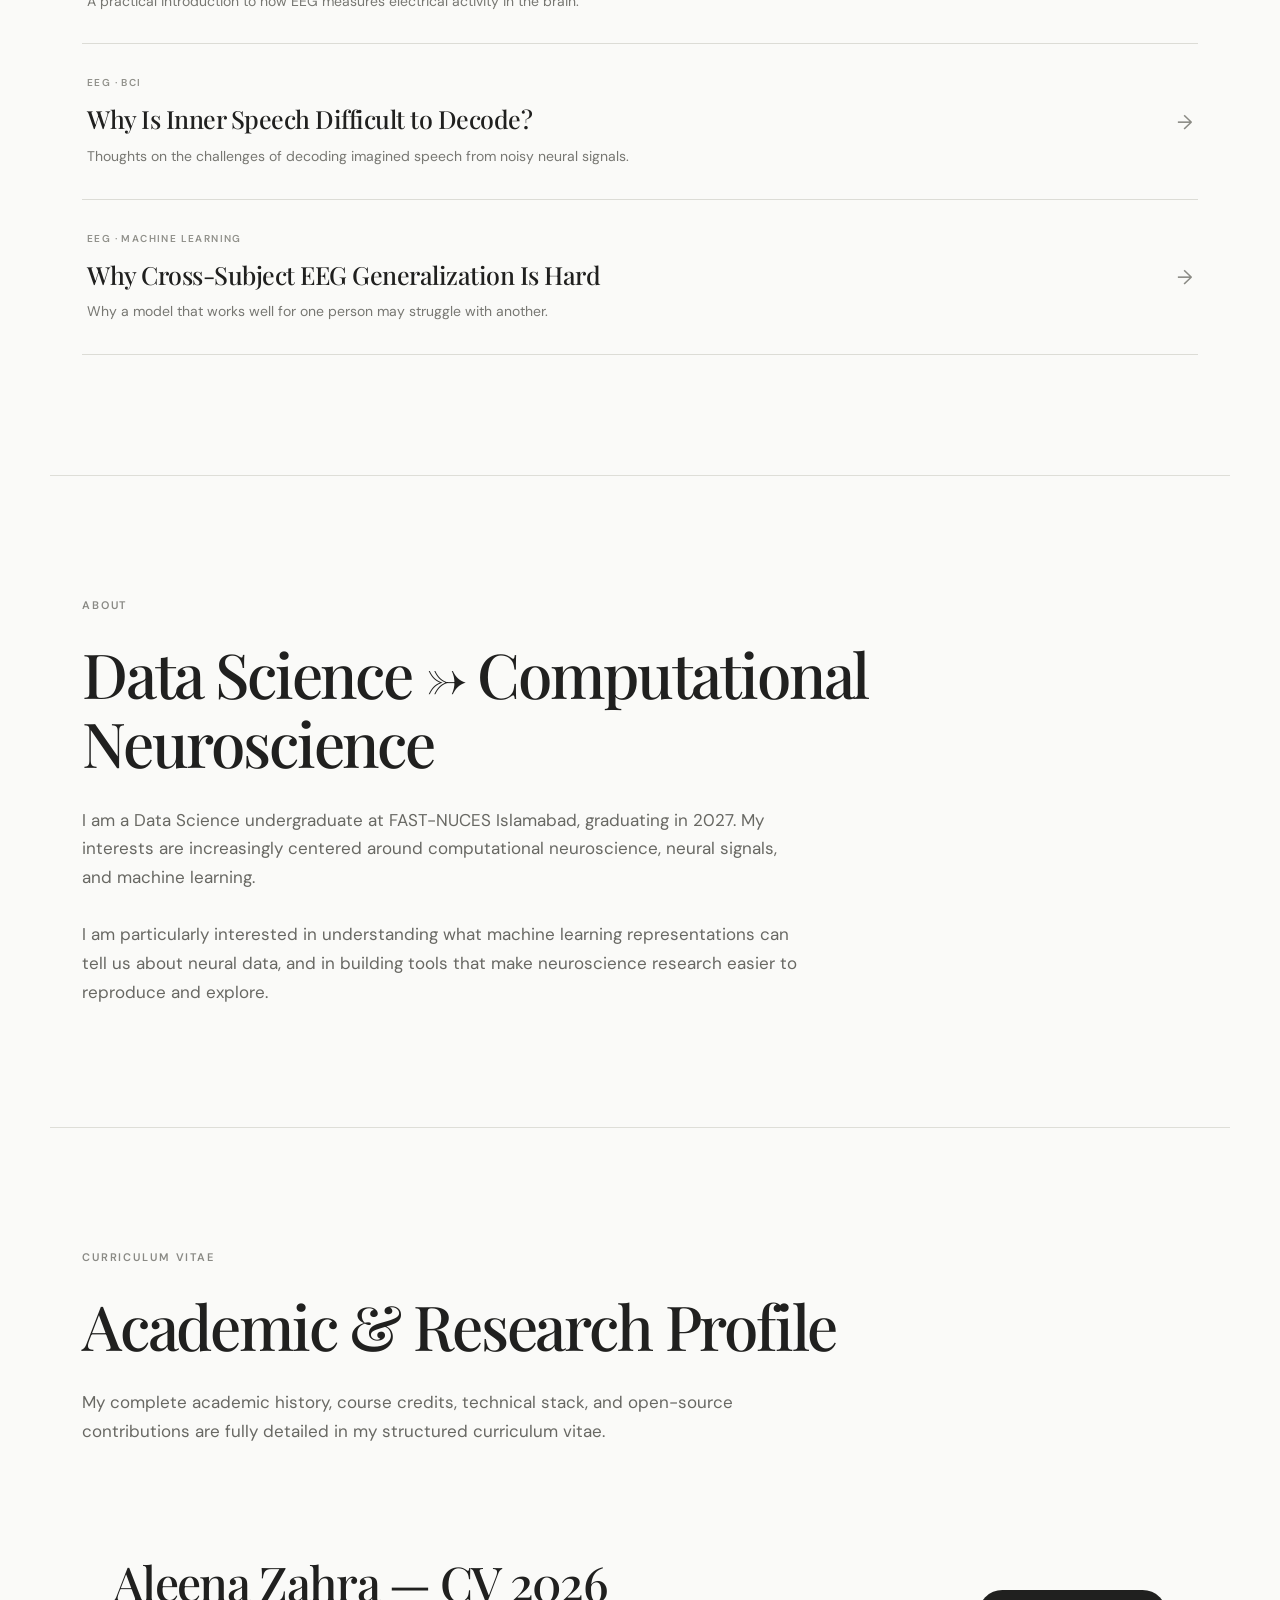
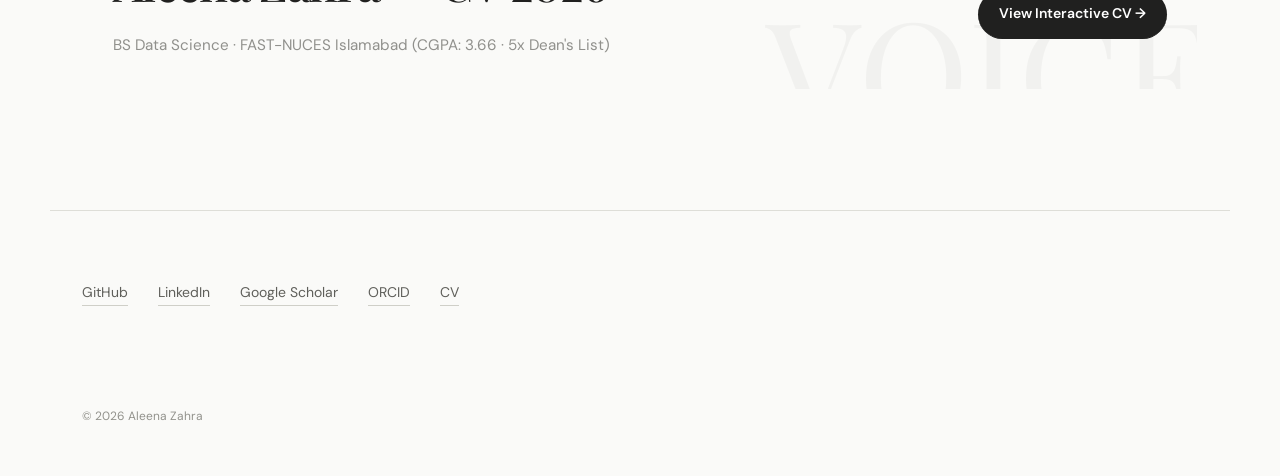
==== commit 4fb1c3a8: "Refactor sub-headline and update link href Updated sub-headline paragraph and link reference." ====
--- a/index.html
+++ b/index.html
@@ -64,7 +64,7 @@
             <h1>
                 Aleena Zahra
             </h1>
-            <p class="sub-headline" style="font-size: 1.2rem; font-weight: 500; opacity: 0.8; margin-top: -10px; margin-bottom: 20px;">
+            <p class="sub-headline" >
                 Computational Neuroscience & Data Science Researcher
             </p>
             <p class="intro">
@@ -119,7 +119,7 @@
                     Latent Space → UMAP
                 </p>
 
-                <a href="#">
+                <a href="#voice">
                     Learn about VOICE →
                 </a>
 
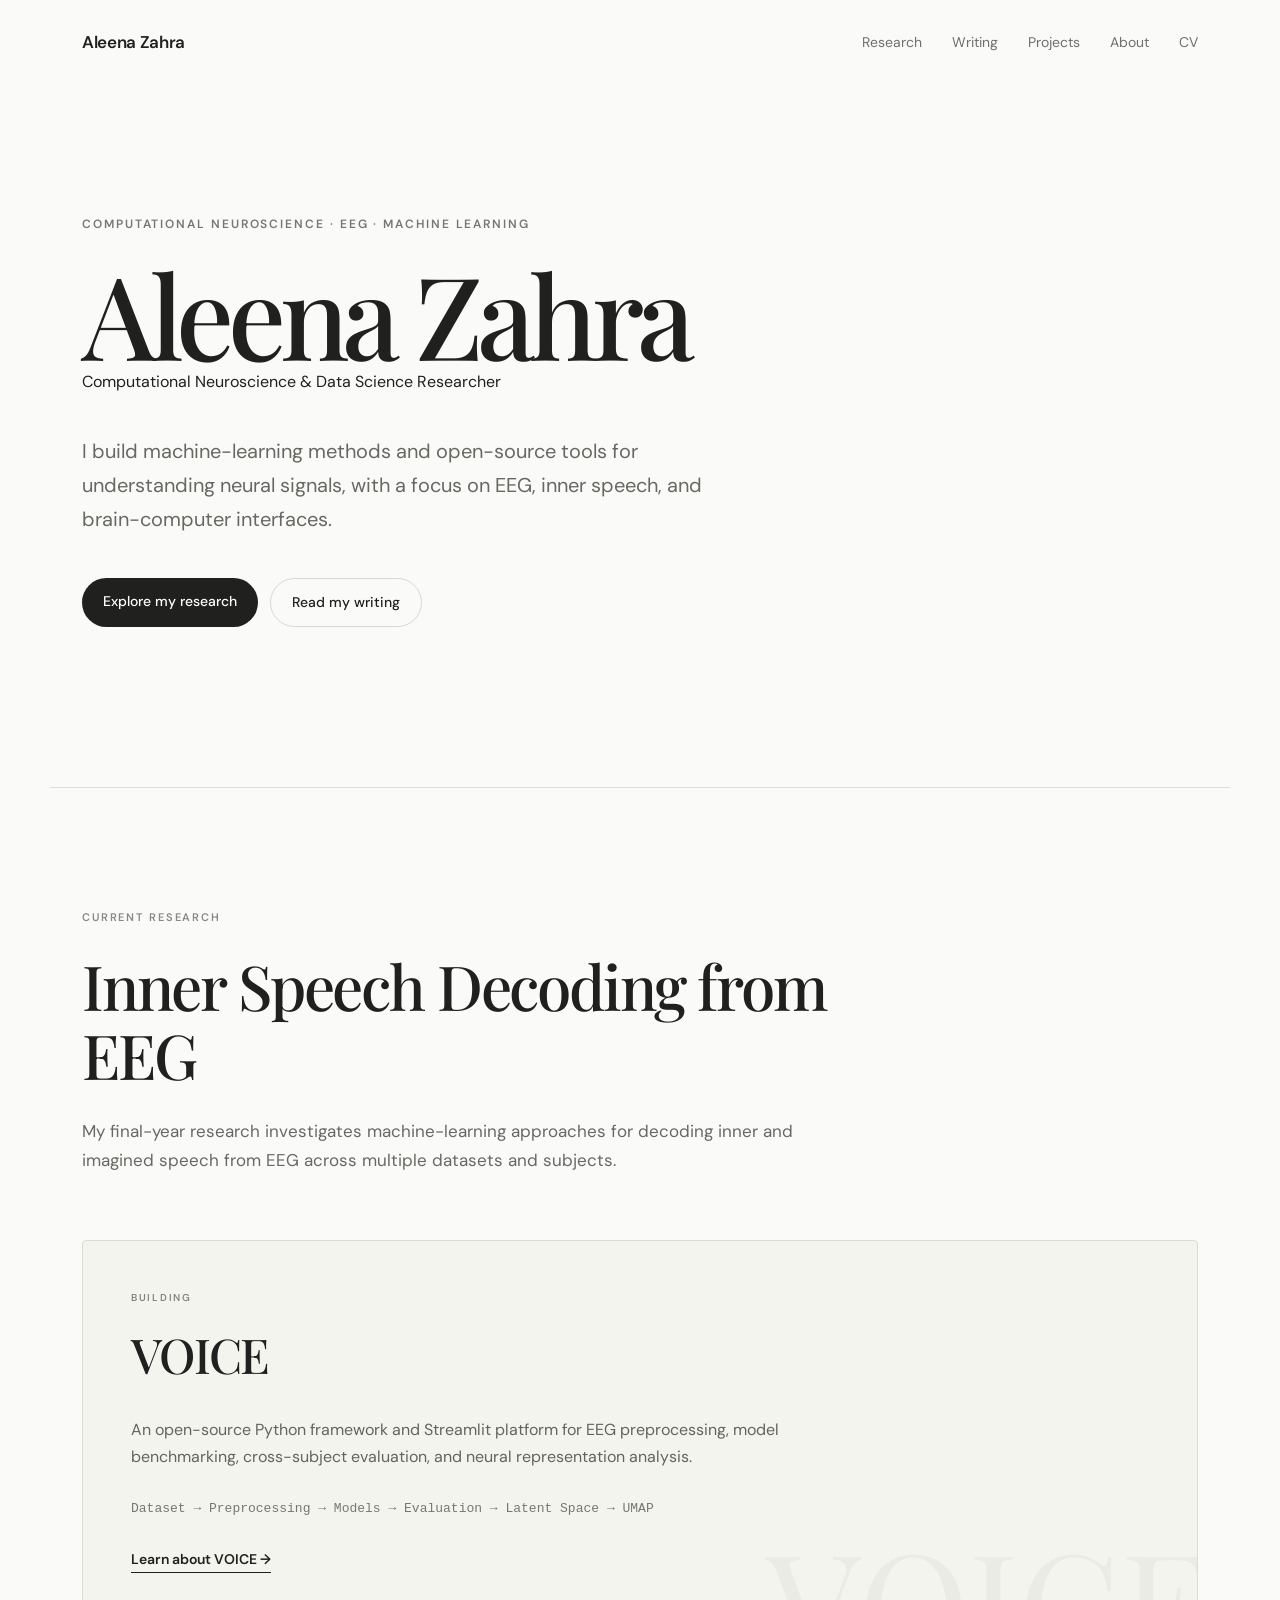
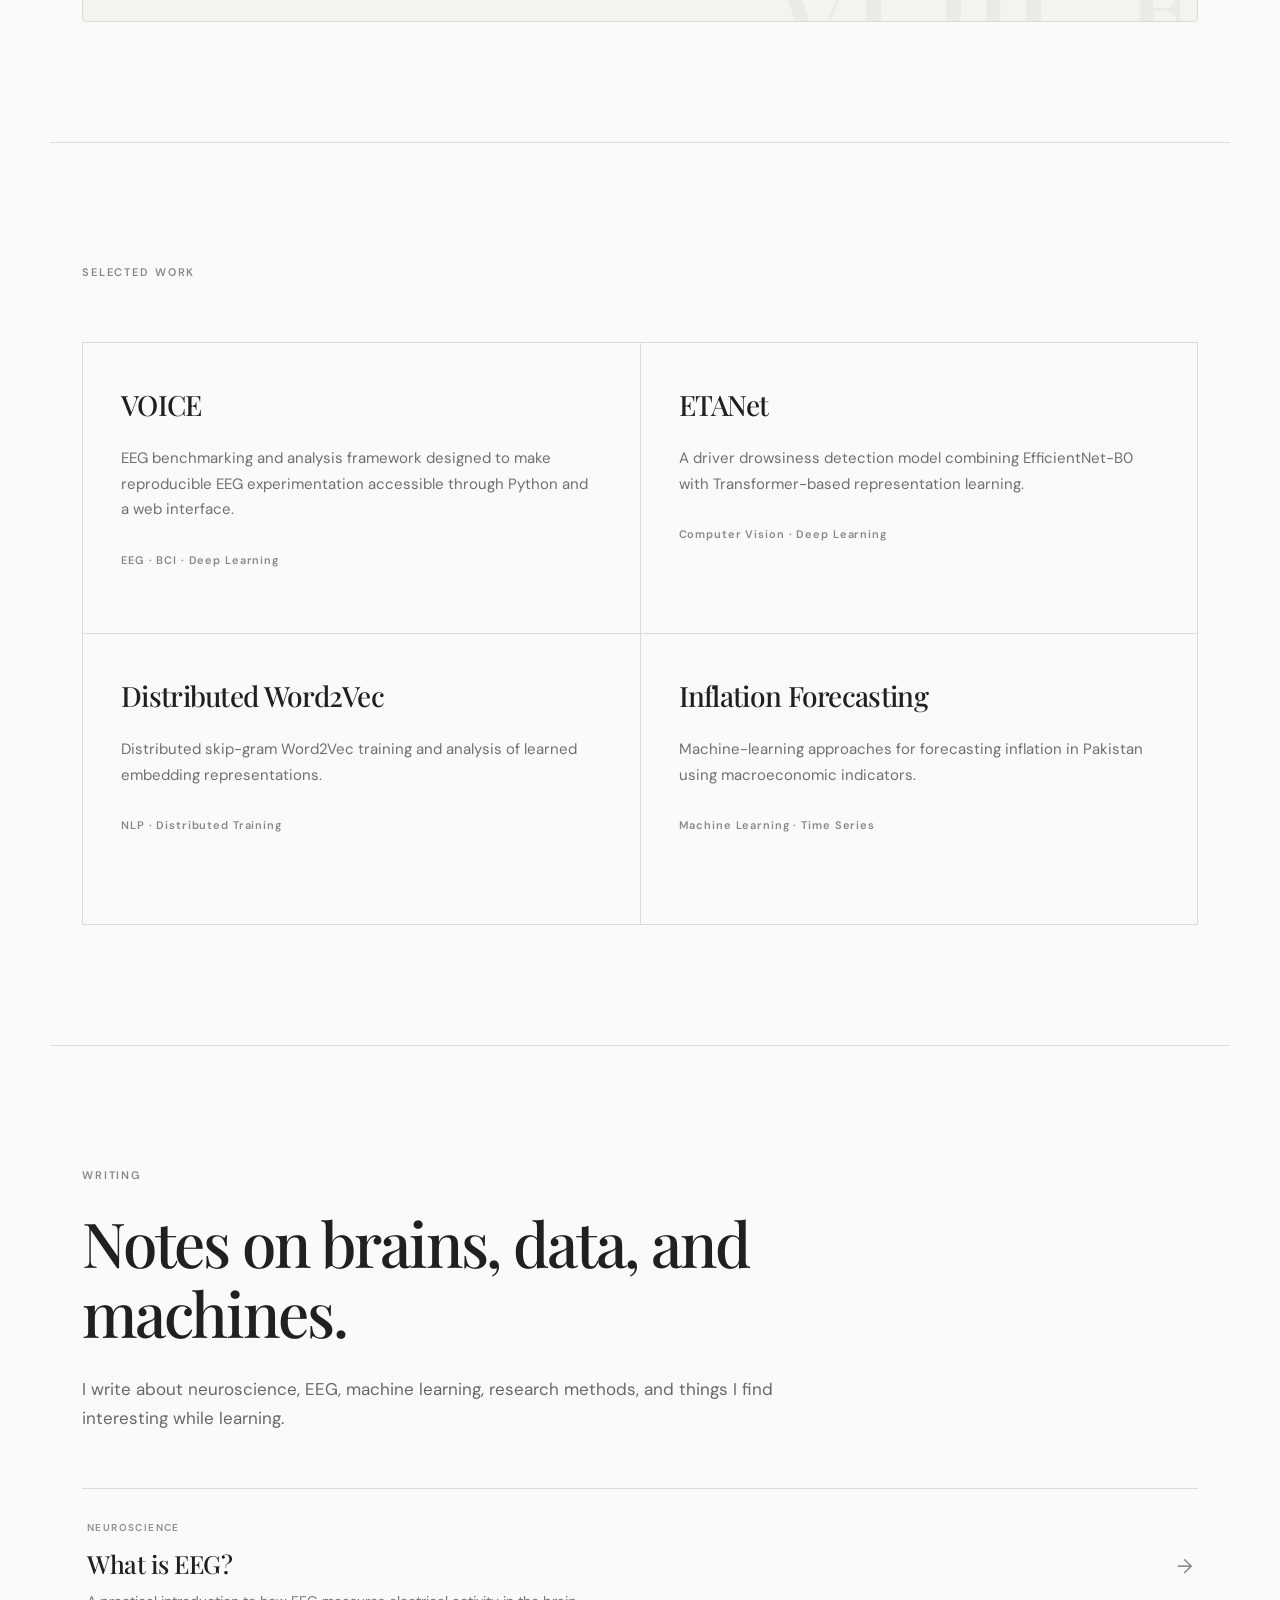
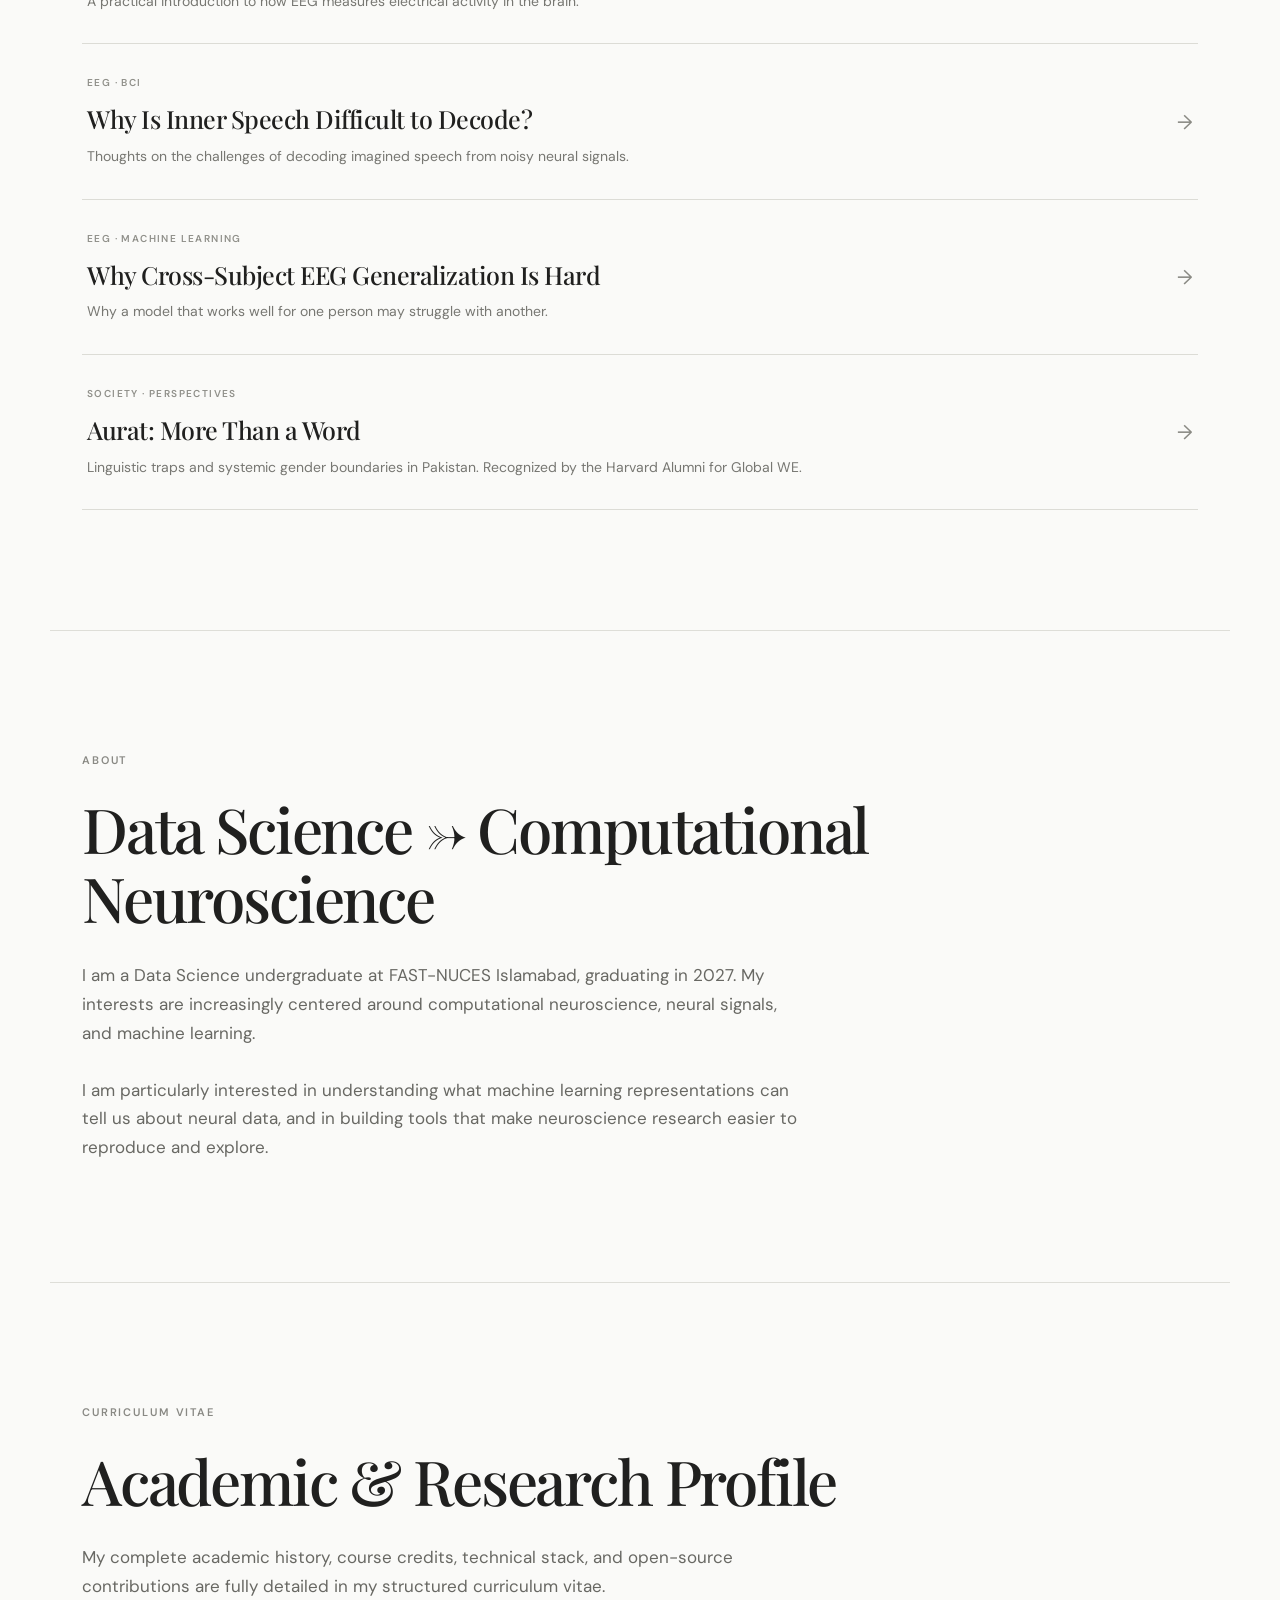
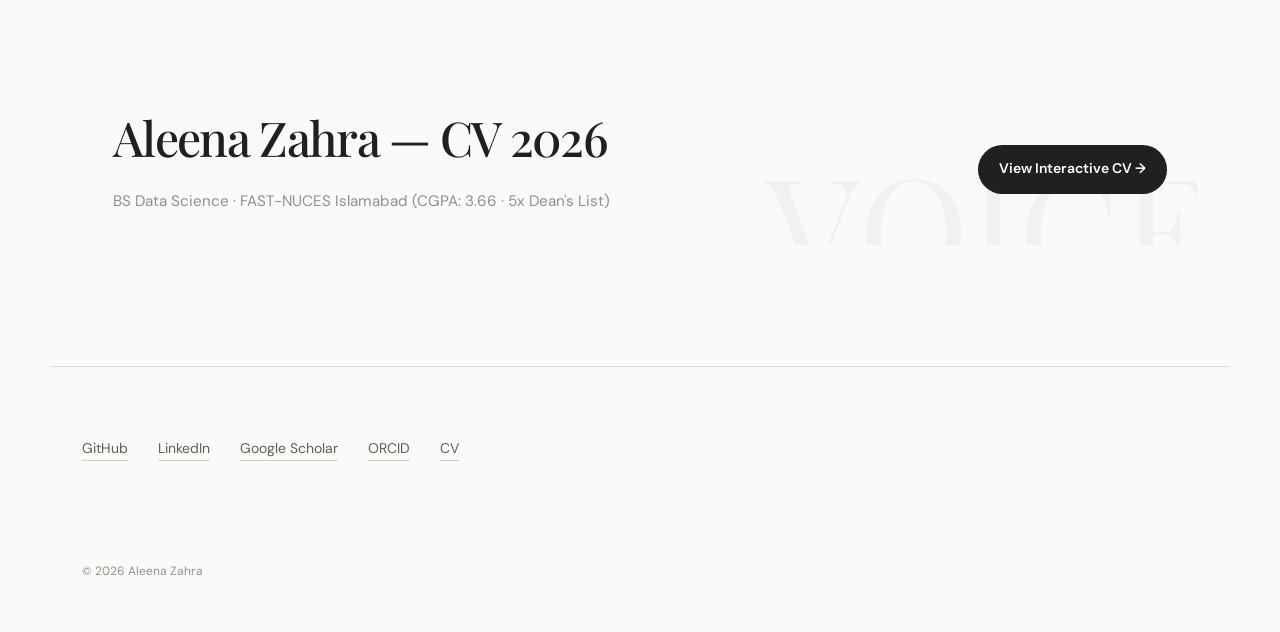
==== commit eb219623: "Add article about gender boundaries in Pakistan Added a new article link with title and description." ====
--- a/index.html
+++ b/index.html
@@ -272,7 +272,28 @@
 
                     <span>→</span>
                 </a>
-
+                
+                     <a href="https://www.globalwe-essays.org/winning-essays/2021/5/26/essay-by-aleena-zahra" target="_blank" class="article">
+            
+                    <div>
+                        <p class="article-category">
+                            SOCIETY · PERSPECTIVES
+                        </p>
+
+                        <h3>
+                            Aurat: More Than a Word
+                        </h3>
+
+                        <p>
+                            Linguistic traps and systemic gender boundaries in Pakistan. 
+                            Recognized by the Harvard Alumni for Global WE.
+                        </p>
+                    </div>
+
+                    <span>→</span>
+                </a>
+
+              
             </div>
 
         </section>
